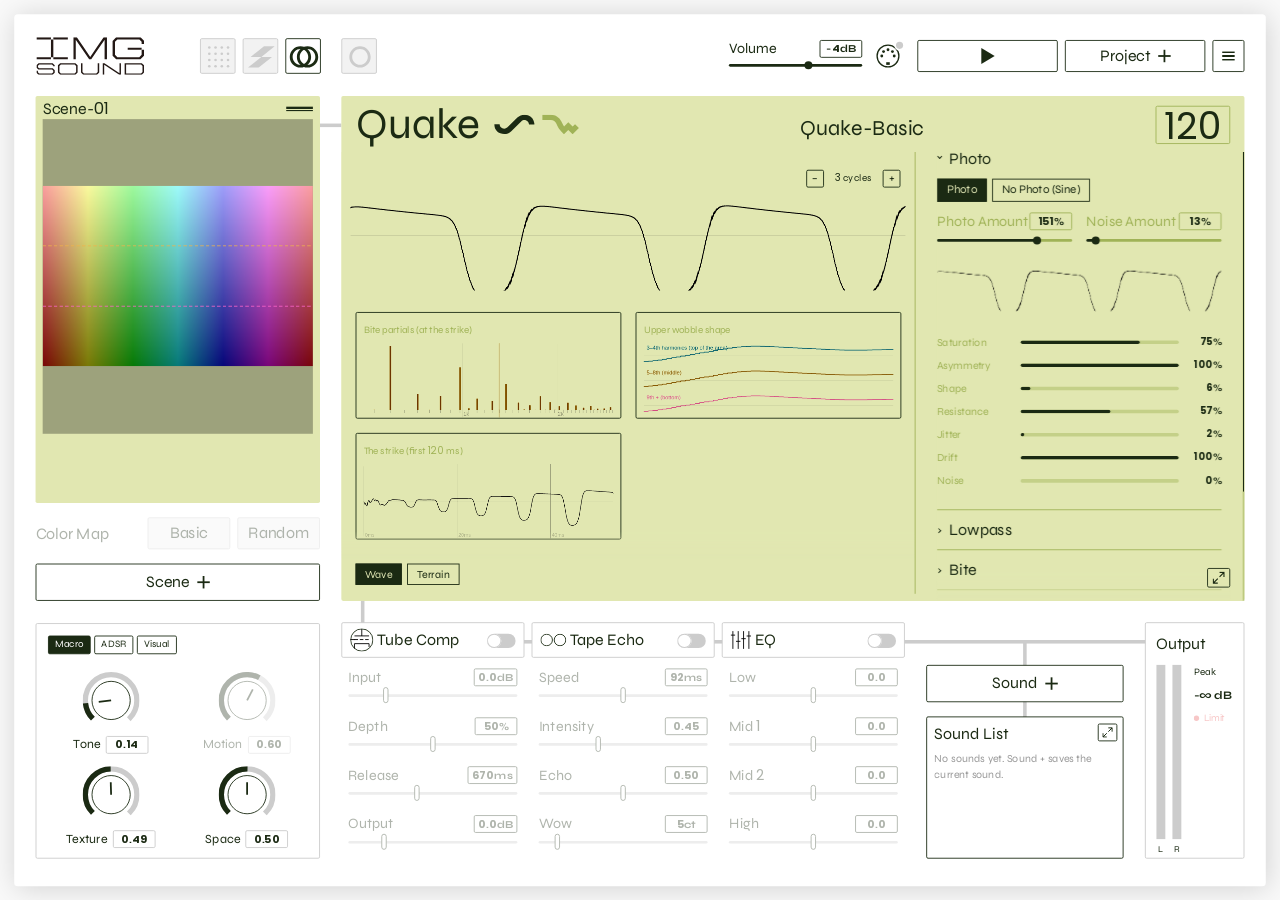
==== bass/index.html @ fcfc8a43 "IMG SOUND: first public version" ====
<!doctype html>
<html lang="ja">
<head>
<meta charset="utf-8">
<meta name="viewport" content="width=device-width, initial-scale=1">
<title>Quake(ベース)— 写真シンセ</title>
<link rel="stylesheet" href="../css/style.css?v=9">
<link rel="stylesheet" href="../pixel/pixel.css?v=9">
<link rel="stylesheet" href="bass.css?v=7">
<link rel="stylesheet" href="../css/app.css?v=57">
</head>
<body data-ui-mode="Quake" data-ui-page="bass">
<header class="hd">
  <h1 class="hd__title">Quake <span>ベース:写真の範囲でサイン波に個性を付ける</span></h1>
  <button class="btn btn--accent js-start" type="button">音を出す</button>
  <label class="hd__vol">音量 <input type="range" class="js-volume" min="0" max="1" step="0.01" value="0.6"></label>
  <label class="hd__vol">テンポ <input type="range" class="js-bpm" min="60" max="200" step="1" value="120"><b class="js-bpm-v"></b></label>
  <button class="btn js-hold" type="button">鳴らしっぱなし(C2)</button>
  <button class="btn js-panic" type="button" title="止める(Esc)">■ 全部止める</button>
  <span class="hd__status js-status"></span>
  <a class="btn px__nav" href="../pixel/">AIR</a>
  <a class="btn" href="../lead/">Bolt</a>
  <div class="js-presets"></div>
</header>

<main class="px">
  <section class="px__left">
    <div class="bs__stage">
      <div class="stage__img js-drop">
        <canvas class="stage__cv js-img"></canvas>
        <canvas class="stage__cv stage__cv--ov js-ov"></canvas>
      </div>
    </div>
    <div class="stage__bar">
      <label class="btn">写真を追加<input type="file" accept="image/*,.heic,.heif" class="js-file" multiple hidden></label>
      <span class="stage__hint">写真の上をドラッグ=範囲を選ぶ(クリックで解除=写真全体)。写真の一覧は全モード共通</span>
    </div>
    <p class="note js-measure"></p>
    <div class="mx__box" data-only="wob">
      <div class="wave__head"><b>XYパッド</b><span>パッドを指(マウス)で押さえて動かすと、ワブルを手で操作できます。鍵盤やフレーズで音を鳴らしながら使います</span></div>
      <div class="loopbar">
        <div class="tabs loopbar__mode"><button class="tabs__btn" data-xy="0" type="button">使わない</button><button class="tabs__btn" data-xy="1" type="button">A 速さ×開き</button><button class="tabs__btn" data-xy="2" type="button">B 手でワウ</button><button class="tabs__btn" data-xy="3" type="button">C 写真をなぞる</button><button class="tabs__btn" data-xy="4" type="button">D 速さ×手の位置</button></div>
        <div class="tabs loopbar__mode js-xyflip" hidden><button class="tabs__btn" data-xyflip="0" type="button">縦: ふつう</button><button class="tabs__btn" data-xyflip="1" type="button">縦: 反転</button></div>
        <div class="tabs loopbar__mode"><button class="tabs__btn" data-xyhold="0" type="button">離すと戻る</button><button class="tabs__btn" data-xyhold="1" type="button">離してもそのまま</button></div>
      </div>
      <div class="xy__wrap"><canvas class="js-xy xy__pad" width="520" height="360"></canvas>
      <div class="xy__help"><p class="note js-xyinfo"></p><p class="note">A=横でLFOの速さ(1/4〜1/32を段で)、縦でどこまで開くか。押さえている間だけワブルが動き、離すと閉じます。<br>B=LFOなし。横がフィルターの開き、縦がクセ。指の動きがそのままワウになります。離すと閉じます。<br>C=写真(選んだ範囲)の上をなぞる。横=写真の道筋のその位置の開きとクセ、縦=その高さの段の波形。離すと、ふだんのワブルに戻ります。<br>D=AとBを合わせたもの。横でLFOの速さ(Aと同じ段)、縦でフィルターの位置を手で決め、LFOはその位置の周りで揺れます(上ほど開いて、クセも強く)。離すと閉じます。「縦: 反転」にすると、上ほど閉じてクセも弱く、下ほど開いてクセも強くなります(Dのときだけ)。<br>離してもそのまま=指を離した位置で保ちます(もう一度パッドを押すと続きから)。フレーズ再生中でも、パッドの指示が優先されます。</p></div></div>
    </div>
    <div class="mx__box" data-only="wob">
      <div class="wave__head"><b>定番のワブルのフレーズ</b><span>型を選んで「フレーズを鳴らす」=今の音(芯・アタック・ひりつき・ワブル)で、テンポに合わせてくり返し鳴らします。鳴らしている間は、鍵盤を押すと根音が変わります</span></div>
      <div class="loopbar">
        <button class="btn btn--accent js-seqplay" type="button">▶ フレーズを鳴らす</button>
        <span class="loopbar__lbl">根音</span><select class="js-seqroot"></select>
        <div class="tabs loopbar__mode"><button class="tabs__btn" data-seqshape="1" type="button">型のLFOの形を使う</button><button class="tabs__btn" data-seqshape="0" type="button">ワブルの欄の形のまま</button></div>
        <span class="loopbar__lbl">テンポは上の BPM(定番は140)</span>
      </div>
      <div class="phrs js-phrases"></div>
      <p class="note">各マス=16分音符。C=根音/c=1オクターブ上/G=5度/E♭=短3度、色の帯=伸ばす、暗いマス=休み。下の数字=その拍のワブルのLFOの速さ。どの型も、打ち直すたびにLFOが頭から始まります(「毎回最初から」のとき)。</p>
    </div>
    <div class="mx__box">
      <div class="wave__head"><b>波形</b><span>今の音(<b class="js-note">C2</b>)を3周期。白=写真で個性を付けたサイン/灰=元のサイン</span></div>
      <canvas class="mx__cv js-scope" width="1200" height="220"></canvas>
    </div>
    <div class="mx__box" data-only="wob">
      <div class="wave__head"><b>ワブルの層</b><span>左=音のもと(範囲を縦に平均した明るさ、2周期)/右=LFOの道筋(点線2本を左→右に読んだ1周期、塗りの高さ=フィルターの開き、点線=レゾナンス、白い線=今の位置)</span></div>
      <div class="bs__wrow"><canvas class="mx__cv js-wsrc" width="300" height="170"></canvas>
      <canvas class="mx__cv js-wpath" width="900" height="170"></canvas></div>
    </div>
    <div class="mx__box" data-only="bass">
      <div class="wave__head"><b>ひりつきの層の成分(弾いた瞬間)</b><span>棒=金属弦の倍音(400Hzより上)の位置と強さ/白い目盛=伸びる前の位置/オレンジの帯=キンの高さ</span></div>
      <canvas class="mx__cv js-gritcv" width="1200" height="150"></canvas>
    </div>
    <div class="mx__box" data-only="bass">
      <div class="wave__head"><b>上の倍音の揺れの形</b><span>選んだ範囲の上・真ん中・下の明るさを左→右に読んだもの。この形で各帯域の強さがゆっくり揺れます</span></div>
      <canvas class="mx__cv js-shimcv" width="1200" height="150"></canvas>
    </div>
    <div class="mx__box">
      <div class="wave__head"><b>押した瞬間</b><span>最初の120ms(音程のひと押し+クリック+立ち上がり)</span></div>
      <canvas class="mx__cv js-attack" width="1200" height="160"></canvas>
    </div>
    <div class="mx__box">
      <div class="wave__head"><b>成分(実際に鳴っている音)+EQ</b><span>白=今の音/縦線=1〜8倍音/オレンジの太線=EQの曲線、1〜4の丸をドラッグで調整(ホイール=幅、ダブルクリック=0)</span></div>
      <canvas class="mx__cv js-spec" width="1200" height="300"></canvas>
    </div>
    <p class="note">PCキー A W S E D F T G Y H U J K O L P ; で鍵盤 / Z・X でオクターブ(今 <b class="js-koct">C2</b>)。「鳴らしっぱなし」にして範囲を動かすと、写真で音がどう変わるかを聴けます。</p>
    <div class="px__list">
      <div class="wave__head"><b>写真の一覧</b><span>クリックで切り替え</span></div>
      <div class="pcards js-cards"></div>
    </div>
    <div class="px__list">
      <div class="wave__head"><b>シーン</b><span>写真+範囲を保存。AIR のシーンと共通。押すと呼び出し</span><button class="btn js-addscene" type="button">＋ 今の写真と範囲をシーンに追加</button></div>
      <div class="pcards js-scenes"></div>
      <p class="note js-scene-msg"></p>
    </div>
  </section>

  <aside class="panel">
    <div class="grp grp--top">
      <h2 class="grp__ttl">写真から読んだ個性</h2>
      <div class="tabs px__tabs"><button class="tabs__btn" data-ab="1" type="button">写真あり</button><button class="tabs__btn" data-ab="0" type="button">写真なし(元のサイン)</button></div>
      <p class="note">聴き比べ:B キーでも切り替えられます(鳴らしたまま押すと、その場で入れ替わります)。音量は同じにそろえてあります。</p>
      <div class="row"><span>写真の効き</span><input type="range" class="js-amount" min="0" max="2" step="0.01" value="1"><b class="js-amount-v"></b></div>
      <div class="mini"><canvas class="js-m-core" width="380" height="70"></canvas><span>写真で個性を付けたサイン(白)</span></div>
      <div class="bs__chars js-chars"></div>
      <div class="row"><span>ノイズの効き</span><input type="range" class="js-noiseamt" min="0" max="3" step="0.01" value="1"><b class="js-noiseamt-v"></b></div>
      <p class="note">ノイズだけは「写真の効き」と別に、範囲のザラつきからの効き方を決められます(0%=なし、100%=写真どおり、300%まで)。</p>
      <p class="note">選んだ範囲を数えて、サイン波の個性を決めます(右の数字=写真から決まった値)。写真の効き0%=純粋なサイン波、100%=写真どおり、200%=強調。</p>
    </div>
    <div class="grp">
      <h2 class="grp__ttl">音の作り</h2>
      <div class="tabs px__tabs"><button class="tabs__btn" data-mode="0" type="button">ベース</button><button class="tabs__btn" data-mode="1" type="button">ワブル</button></div>
      <p class="note">ベース=芯+ひりつき+上の倍音の揺れ(ロックベース寄り)。ワブル=一番下のきれいなサイン(サブ)だけを固定して、写真の個性で足された倍音とワブルの音のもとを、まとめて1つのフィルターで動かす(1本のベースがうねる)。どちらも上の「写真から読んだ個性」が土台です。切り替えても、もう一方の設定は変わりません。</p>
    </div>
    <div class="grp" data-only="bass">
      <h2 class="grp__ttl">ローパス</h2>
      <div class="tabs px__tabs"><button class="tabs__btn" data-blp="0" type="button">ローパス オフ</button><button class="tabs__btn" data-blp="1" type="button">ローパス オン</button></div>
      <div class="row"><span>カットオフ</span><input type="range" class="js-bf" min="60" max="8000" step="10" value="1200"><b class="js-bf-v"></b></div>
      <div class="row"><span>レゾナンス</span><input type="range" class="js-bq" min="0" max="1" step="0.01" value="0.3"><b class="js-bq-v"></b></div>
      <p class="note">ベースの音全体(芯・ひりつき・クリック)を、1つのローパスに通します。カットオフより上の倍音を削り、レゾナンスでその所にクセを付けます(動かさない固定のフィルター)。</p>
    </div>
    <div class="grp" data-only="bass">
      <h2 class="grp__ttl">ひりつき(ロックベースのキン)</h2>
      <div class="mini"><canvas class="js-m-grit" width="380" height="70"></canvas><span>範囲の真ん中の明るさ→金属弦の倍音</span></div>
      <div class="row"><span>ひりつきの量</span><input type="range" class="js-gamt" min="0" max="1.5" step="0.01" value="0.5"><b class="js-gamt-v"></b></div>
      <div class="row"><span>歪み</span><input type="range" class="js-gdrive" min="0" max="1" step="0.01" value="0.5"><b class="js-gdrive-v"></b></div>
      <div class="row"><span>キンの高さ</span><input type="range" class="js-gtone" min="400" max="4000" step="10" value="1500"><b class="js-gtone-v"></b></div>
      <div class="row"><span>保つ時間</span><select class="js-ghold"></select><b class="js-ghold-v"></b></div>
      <div class="row"><span>落ちる速さ</span><input type="range" class="js-gdrop" min="0.005" max="1" step="0.005" value="0.04"><b class="js-gdrop-v"></b></div>
      <div class="row"><span>保つ間の減り</span><input type="range" class="js-glen" min="0.05" max="3" step="0.01" value="1"><b class="js-glen-v"></b></div>
      <div class="row"><span>伸び</span><input type="range" class="js-gstr" min="0" max="2" step="0.01" value="1"><b class="js-gstr-v"></b></div>
      <p class="note js-gritinfo"></p>
      <p class="note">範囲の真ん中の明るさを1周期として読んだ倍音で、400Hzより上だけの金属弦を鳴らし、この層だけを歪ませます(芯は変わりません)。弾いた瞬間が一番明るく、「保つ時間」の間は鳴り続け(「保つ間の減り」が長いほど平らに保つ)、その後「落ちる速さ」でスッと消えます(高い倍音ほど先に落ちる)。保つ時間は小節で選ぶので、落ちるタイミングがテンポにそろいます。伸び=高い倍音ほど上にずれる(金属弦の「キン」、写真の輪郭がくっきりなほど強い)。キンの高さ=低め=ゴリッ/高め=チャリッ。0%で今までの音。上の倍音の揺れと一緒に揺れます。</p>
    </div>
    <div class="grp" data-only="bass">
      <h2 class="grp__ttl">上の倍音の揺れ</h2>
      <div class="mini"><canvas class="js-m-shim" width="380" height="70"></canvas><span>範囲の上・真ん中・下の明るさ→揺れの形</span></div>
      <div class="row"><span>揺れの量</span><input type="range" class="js-shimamt" min="0" max="2" step="0.01" value="1"><b class="js-shimamt-v"></b></div>
      <div class="row"><span>揺れの速さ</span><select class="js-shimbars"></select><b class="js-shimbars-v"></b></div>
      <p class="note js-shiminfo"></p>
      <p class="note">1〜2倍音(芯)は動かさず、3〜4倍音・5〜8倍音・9倍音から上の3つに分けて、それぞれの強さを範囲から作った形でゆっくり揺らします。範囲の明暗の変化が大きいほど深く揺れます。揺れの速さ=形を1巡する長さを小節で(テンポは上の BPM)。3つとも同じ速さで、「毎回最初から」のときは打ち直すたびに揺れも頭から始まります(音符に揃う)。</p>
    </div>
    <div class="grp" data-only="wob">
      <h2 class="grp__ttl">ワブル</h2>
      <div class="mini"><canvas class="js-m-wsrc" width="380" height="70"></canvas><span>音のもと:範囲を縦に平均した明るさ=1周期</span></div>
      <div class="mini"><canvas class="js-m-wpath" width="380" height="70"></canvas><span>LFOの道筋:点線2本の明るさ(LFOの形が「写真の道筋」のとき)</span></div>
      <div class="tabs px__tabs"><button class="tabs__btn" data-wsrc="photo" type="button">音のもと: 写真</button><button class="tabs__btn" data-wsrc="saw" type="button">ノコギリ</button><button class="tabs__btn" data-wsrc="reese" type="button">リース</button></div>
      <div class="row"><span>ワブルの量</span><input type="range" class="js-wamt" min="0" max="2" step="0.01" value="1.2"><b class="js-wamt-v"></b></div>
      <div class="row"><span>LFOの速さ</span><select class="js-wbars"></select><b class="js-wbars-v"></b></div>
      <div class="row"><span>LFOの形</span><select class="js-wshape"><option value="sine" selected>サイン</option><option value="photo">写真の道筋</option><option value="tri">三角</option><option value="saw">ノコギリ(下がる)</option><option value="square">矩形</option></select><b></b></div>
      <div class="row"><span>閉じた所</span><input type="range" class="js-wmin" min="40" max="1000" step="5" value="70"><b class="js-wmin-v"></b></div>
      <div class="row"><span>開いた所</span><input type="range" class="js-wmax" min="300" max="8000" step="10" value="3000"><b class="js-wmax-v"></b></div>
      <div class="row"><span>クセ</span><input type="range" class="js-wres" min="0" max="1" step="0.01" value="0.8"><b class="js-wres-v"></b></div>
      <div class="row"><span>写真の動き</span><input type="range" class="js-wphoto" min="0" max="1" step="0.01" value="0.5"><b class="js-wphoto-v"></b></div>
      <div class="row"><span>サブの量</span><input type="range" class="js-sublv" min="0" max="1.5" step="0.01" value="0.8"><b class="js-sublv-v"></b></div>
      <p class="note">LFOがフィルターを「閉じた所」と「開いた所」の間で往復させます(初期のワブルの仕組み)。クセ=レゾナンス。写真の動き=波形の走り・細かい揺れ・小節ごとの変化をまとめて増減。サブ=一番下のきれいなサイン波(動かない土台)。音のもと: 写真=範囲を縦に平均した明るさ/ノコギリ=定番/リース=ずらしを広げた3本のうなり。</p>
      <details class="more"><summary>詳しく</summary>
        <div class="row"><span>芯の倍音も動かす</span><input type="range" class="js-wcore" min="0" max="1.5" step="0.01" value="1"><b class="js-wcore-v"></b></div>
        <div class="row"><span>ずらし</span><input type="range" class="js-wdet" min="0" max="40" step="1" value="8"><b class="js-wdet-v"></b></div>
        <div class="row"><span>歪み</span><input type="range" class="js-wdrive" min="0" max="1" step="0.01" value="0.5"><b class="js-wdrive-v"></b></div>
        <div class="row"><span>なめらかさ</span><input type="range" class="js-wsmooth" min="0.001" max="0.1" step="0.001" value="0.01"><b class="js-wsmooth-v"></b></div>
        <div class="row"><span>グライド</span><input type="range" class="js-wglide" min="0" max="0.4" step="0.005" value="0.06"><b class="js-wglide-v"></b></div>
        <div class="row"><span>波形の走り</span><input type="range" class="js-wscan" min="0" max="1" step="0.01" value="0.4"><b class="js-wscan-v"></b></div>
        <div class="row"><span>細かい揺れ</span><input type="range" class="js-wjit" min="0" max="1" step="0.01" value="0.15"><b class="js-wjit-v"></b></div>
        <div class="row"><span>小節ごとの変化</span><input type="range" class="js-wdrift" min="0" max="1" step="0.01" value="0.2"><b class="js-wdrift-v"></b></div>
        <p class="note">芯の倍音も動かす=写真の個性で足された倍音を、ワブルのフィルターに通す量(0で今まで通り芯は動かない)。ずらし=音のもと3本の音程のずれ。波形の走り=範囲を上から16段に分けた波形を、フィルターの開きと一緒にたどる。細かい揺れ=開きにジリジリした揺れ(ザラザラした範囲ほど強い)、小節ごとの変化=開きの中心がゆっくりさまよう(パーリン)。「毎回最初から」のときは打ち直すたびにLFOも頭から。グライド=次の音へ音程が滑る。</p>
      </details>
    </div>
    <div class="grp">
      <h2 class="grp__ttl">アタック(押した瞬間のパンチ)</h2>
      <div class="mini"><canvas class="js-m-attack" width="380" height="70"></canvas><span>押した瞬間の120ms(クリックの硬さ=輪郭)</span></div>
      <div class="row"><span>音程のひと押し</span><input type="range" class="js-pamt" min="0" max="24" step="0.5" value="7"><b class="js-pamt-v"></b></div>
      <div class="row"><span>ひと押しの長さ</span><input type="range" class="js-pdec" min="0.005" max="0.3" step="0.001" value="0.06"><b class="js-pdec-v"></b></div>
      <div class="row"><span>クリックの量</span><input type="range" class="js-clickamt" min="0" max="1" step="0.01" value="0.4"><b class="js-clickamt-v"></b></div>
      <div class="tabs px__tabs"><button class="tabs__btn" data-ksync="1" type="button">毎回最初から(安定)</button><button class="tabs__btn" data-ksync="0" type="button">走りっぱなし(生っぽい)</button></div>
      <p class="note js-clickinfo"></p>
      <p class="note">音程のひと押し=押した瞬間だけ音程を高く始めて、すぐ元に落とす(キックドラムと同じ仕組みの「ドッ」)。クリック=指やピックが当たる「コッ」。硬さは写真の輪郭から(くっきり=短く明るい、ぼんやり=長く鈍い)。どちらも打ち直したときだけ(レガートで滑ったときは出ません)。毎回最初から=波を毎回同じ位置から始め、クリックも毎回同じ(パンチがそろう。前の音が鳴っていたら2msでつなぐ)/走りっぱなし=押すたびに始まり方とクリックが変わる。</p>
    </div>
    <div class="grp">
      <h2 class="grp__ttl">EQ(4バンド)</h2>
      <div class="tabs px__tabs"><button class="tabs__btn" data-eqon="1" type="button">EQ オン</button><button class="tabs__btn" data-eqon="0" type="button">EQ オフ(聴き比べ)</button></div>
      <div class="eq js-eq"></div>
      <div class="loopbar"><button class="btn js-eqreset" type="button">最初の状態に戻す</button></div>
      <p class="note">4つの帯域それぞれに、種類・帯域(どの高さ)・高さ(どれだけ上げ下げ、±15dB)・幅(どこまで影響するか。小さい=広くなだらか、大きい=狭くとがる)。シェルフは、その高さより下(上)をまとめて上げ下げします(幅は固定)。左の「成分」の表示に、EQの曲線と1〜4の丸が重なっています。丸をドラッグ=帯域と高さ、丸の上でホイール=幅、ダブルクリック=高さ0。</p>
    </div>
    <div class="js-finish"></div>
    <div class="grp">
      <h2 class="grp__ttl">発音</h2>
      <div class="row"><span>A 立ち上がり</span><input type="range" class="js-a" min="0.001" max="1" step="0.001" value="0.005"><b class="js-a-v"></b></div>
      <div class="row"><span>D 落ちる速さ</span><input type="range" class="js-d" min="0.01" max="3" step="0.01" value="0.3"><b class="js-d-v"></b></div>
      <div class="row"><span>S 残る量</span><input type="range" class="js-s" min="0" max="1" step="0.01" value="0.85"><b class="js-s-v"></b></div>
      <div class="row"><span>R 離した後</span><input type="range" class="js-r" min="0.01" max="2" step="0.01" value="0.15"><b class="js-r-v"></b></div>
      <div class="tabs px__tabs"><button class="tabs__btn" data-legato="1" type="button">レガート(押したままは打ち直さない)</button><button class="tabs__btn" data-legato="0" type="button">毎回打ち直す</button></div>
    </div>
  </aside>
</main>
<script type="module" src="bass.js?v=61"></script>
<script type="module" src="../js/shell.js?v=58"></script>
</body>
</html>
---- css/style.css ----
* { box-sizing: border-box; }
body { margin: 0; background: #141414; color: #e6e6e6; font: 13px/1.5 -apple-system, "Hiragino Sans", sans-serif; }
button, input { font: inherit; }

.btn { display: inline-block; padding: 5px 12px; border: 1px solid #444; border-radius: 4px; background: #222; color: #e6e6e6; cursor: pointer; }
.btn:hover { background: #2c2c2c; }
.btn--accent { background: #e6e6e6; color: #141414; border-color: #e6e6e6; }
.btn--accent.is-on { background: #3a7d44; color: #fff; border-color: #3a7d44; }

.hd { display: flex; align-items: center; gap: 14px; padding: 10px 18px; border-bottom: 1px solid #2a2a2a; }
.hd__title { margin: 0 12px 0 0; font-size: 16px; letter-spacing: .04em; }
.hd__title span { font-size: 11px; color: #888; font-weight: normal; }
.hd__vol { display: flex; white-space: nowrap; align-items: center; gap: 6px; color: #aaa; }
.hd__status { color: #888; }

.main { display: grid; grid-template-columns: minmax(0, 1fr) 380px; gap: 18px; padding: 18px; }

.stage__img { position: relative; width: fit-content; max-width: 100%; margin: 0 auto; background: #0b0b0b; border: 1px dashed #333; line-height: 0; }
.stage__img.is-drag { border-color: #e6e6e6; }
.stage__cv { max-width: 100%; max-height: 60vh; width: auto; height: auto; display: block; }
.stage__cv--ov { position: absolute; inset: 0; width: 100%; height: 100%; max-height: none; touch-action: none; cursor: crosshair; }
.stage__bar { display: flex; align-items: center; flex-wrap: wrap; gap: 8px; margin-top: 10px; }
.stage__hint { color: #888; margin-left: 4px; }

.wave { margin-top: 14px; background: #0b0b0b; border: 1px solid #2a2a2a; }

.panel { display: flex; flex-direction: column; gap: 14px; }
.tabs { display: grid; grid-template-columns: repeat(3, 1fr); gap: 4px; }
.tabs__btn { padding: 8px 4px; border: 1px solid #444; background: #1c1c1c; color: #bbb; border-radius: 4px; cursor: pointer; }
.tabs__btn.is-on { background: #e6e6e6; color: #141414; border-color: #e6e6e6; }
.help { margin: 0; padding: 10px 12px; background: #1c1c1c; border-radius: 4px; color: #cfcfcf; }

.grp { border-top: 1px solid #2a2a2a; padding-top: 10px; }
.grp__ttl { margin: 0 0 8px; font-size: 12px; color: #999; font-weight: 600; letter-spacing: .05em; }
.grp__ttl small { font-weight: normal; color: #666; }
.row { display: grid; grid-template-columns: 80px 1fr 52px; align-items: center; gap: 8px; margin: 4px 0; }
.row b { font-weight: normal; color: #aaa; text-align: right; font-variant-numeric: tabular-nums; }
 .row--g span { color: #6bdc7a; } .row--b span { color: #6ba8ff; }
.chk { display: block; margin: 6px 0; color: #ccc; }
.note { margin: 4px 0 0; color: #777; font-size: 12px; }
input[type=range] { width: 100%; accent-color: #e6e6e6; }


[hidden] { display: none !important; }

/* v3 */
.grp--top { border-top: 0; padding-top: 0; }
.grp .tabs + .note, .grp .tabs + .help { margin-top: 8px; }
.macro { display: grid; grid-template-columns: 96px 1fr 60px; align-items: center; gap: 8px; margin: 6px 0; }
.macro b { font-weight: normal; color: #aaa; text-align: right; font-variant-numeric: tabular-nums; font-size: 12px; }
.trace { margin: 0 0 6px; color: #ccc; }
.slots { display: grid; grid-template-columns: repeat(3, 1fr); gap: 6px; }
.slot { position: relative; border: 1px solid #333; border-radius: 4px; overflow: hidden; cursor: pointer; background: #000; line-height: 0; }
.slot:hover { border-color: #e6e6e6; }
.slot canvas { width: 100%; height: auto; }
.panel { max-height: calc(100vh - 90px); overflow-y: auto; padding-right: 4px; }

/* v4: waveform view */
.wave__head { display: flex; gap: 10px; align-items: baseline; padding: 6px 10px 0; font-size: 12px; color: #888; }
.wave__head b { color: #f0b44c; font-weight: 600; }

/* ---- shared finishing rack (js/finish.js): comp meter, folds, EQ bands ---- */
.gr { display: grid; grid-template-columns: 100px 1fr 52px; align-items: center; gap: 8px; margin: 6px 0; font-size: 12px; color: #bbb; }
.gr b { font-weight: normal; color: #aaa; text-align: right; font-variant-numeric: tabular-nums; }
.more { margin: 6px 0; }
.more summary { cursor: pointer; color: #aaa; font-size: 12px; padding: 4px 0; }
.peq { border: 1px solid #2a2a2a; border-radius: 6px; padding: 6px 8px; }
.peq__hd { display: flex; align-items: center; gap: 8px; margin-bottom: 2px; }
.peq__hd i { font-style: normal; color: #000; font-weight: bold; font-size: 11px; width: 18px; height: 18px; border-radius: 50%; display: inline-flex; align-items: center; justify-content: center; }
.peq__hd select { flex: 1; }

/* ---- presets bar (js/presets.js) ---- */
.hd { flex-wrap: wrap; }
.pre { display: flex; align-items: center; gap: 6px; flex-basis: 100%; font-size: 12px; color: #aaa; }
.pre__ttl { color: #888; }
.pre__sel, .pre__name { background: #1c1c1c; color: #e6e6e6; border: 1px solid #444; border-radius: 4px; padding: 4px 6px; }
.pre__sel { min-width: 160px; }
.pre__name { width: 140px; }
.pre__msg { color: #9e6; }

/* ---- photo reading in the left column (js/note-order.js), shared by AIR and Bolt ---- */
.read { max-width: 760px; }
.read .row { grid-template-columns: 100px auto 1fr; }
.read select { background: #1c1c1c; color: #e6e6e6; border: 1px solid #333; border-radius: 3px; padding: 2px 6px; min-width: 70px; }
.read .help { margin-bottom: 6px; }
---- pixel/pixel.css ----
.px { display: grid; grid-template-columns: 1fr 380px; gap: 16px 20px; padding: 16px 20px; }
.px__nav { margin-left: auto; }
.hd a.btn { text-decoration: none; }
.px__left { min-width: 0; }
.px__wide { grid-column: 1 / -1; display: flex; flex-direction: column; gap: 10px; }
.px__cv { width: 100%; height: auto; display: block; background: #000; cursor: pointer; }
.px__stat { color: #aaa; font-size: 12px; margin: 8px 0 0; }
.px__peaks { font-size: 12px; font-variant-numeric: tabular-nums; max-height: 300px; overflow-y: auto; }
.px__peaks table { width: 100%; border-collapse: collapse; }
.px__peaks td, .px__peaks th { padding: 2px 6px; border-bottom: 1px solid #222; text-align: right; }
.px__peaks th { color: #888; font-weight: normal; }
.px__peaks td:first-child { text-align: left; }
.px__sw { display: inline-block; width: 10px; height: 10px; border-radius: 2px; margin-right: 6px; vertical-align: -1px; }
.panel select { background: #1c1c1c; color: #e6e6e6; border: 1px solid #333; border-radius: 3px; padding: 2px 4px; }
.panel .row { grid-template-columns: 100px 1fr 52px; }
@media (max-width: 1000px) { .px { grid-template-columns: 1fr; } }
.px__tabs { display: grid; grid-template-columns: 1fr 1fr; margin-bottom: 8px; }
.px__tabs--3 { grid-template-columns: repeat(3, 1fr); }
.js-hit { margin-top: 6px; width: 100%; }
.pcards { display: flex; gap: 10px; overflow-x: auto; padding: 8px 2px 10px; min-height: 60px; }
.pcard { flex: 0 0 200px; background: #161616; border: 1px solid #2a2a2a; border-radius: 4px; cursor: pointer; overflow: hidden; }
.pcard:hover { border-color: #666; }
.pcard.is-on { border-color: #f0b44c; box-shadow: 0 0 0 1px #f0b44c; }
.pcard__cv { display: block; width: 200px; height: 134px; }
.pcard__top { display: flex; align-items: center; gap: 4px; padding: 4px 6px; font-size: 12px; color: #ccc; }
.pcard__top span { flex: 1; overflow: hidden; text-overflow: ellipsis; white-space: nowrap; }
.pcard__btn { border: 1px solid #444; background: #1c1c1c; color: #ddd; border-radius: 3px; width: 24px; height: 22px; padding: 0; cursor: pointer; }
.pcard__btn:hover { background: #e6e6e6; color: #111; }
.pcard__chips { display: flex; flex-wrap: wrap; gap: 2px 6px; padding: 0 6px 6px; font-size: 10px; color: #888; min-height: 14px; }
.pcard__chips i { display: inline-block; width: 8px; height: 8px; border-radius: 2px; margin-right: -3px; align-self: center; }
.px__list { margin-top: 12px; border-top: 1px solid #2a2a2a; }
.px__list .wave__head { padding-left: 0; }
.px__tabs--4 { grid-template-columns: repeat(4, 1fr); }
.px__tabs--4 .tabs__btn { font-size: 11px; padding: 7px 2px; }
.gr { display: grid; grid-template-columns: 100px 1fr 52px; align-items: center; gap: 8px; margin: 6px 0; font-size: 12px; color: #bbb; }
.gr b { font-weight: normal; color: #aaa; text-align: right; font-variant-numeric: tabular-nums; }
.loopbar { display: flex; flex-wrap: wrap; align-items: center; gap: 8px; margin: 6px 0; }
.loopbar__lbl { color: #888; font-size: 12px; }
.loopbar__tabs { display: inline-grid; grid-template-columns: repeat(3, 56px); gap: 4px; }
.loopbar__tabs .tabs__btn { padding: 6px 2px; font-size: 12px; }
.loopbar__vol { display: flex; align-items: center; gap: 6px; color: #aaa; font-size: 12px; }
.loopbar__vol b { font-weight: normal; min-width: 36px; }
.loopnow { display: flex; align-items: center; gap: 12px; color: #ccc; font-size: 12px; }
.loopnow canvas { background: #000; border: 1px solid #2a2a2a; }
.scard { flex-basis: 160px; }
.scard__cv { width: 160px; height: 107px; }
.scard.is-now { border-color: #6bdcff; box-shadow: 0 0 0 1px #6bdcff; }

/* color -> note order (js/note-order.js, used by the ambient and lead pages) */
.perm { display: flex; gap: 6px; flex-wrap: wrap; }
.btn--s { padding: 4px 8px; font-size: 11px; }
.perm__list { display: grid; grid-template-columns: repeat(12, 1fr); gap: 2px; margin: 4px 0 2px; }
.perm__chip { color: #fff; font-size: 10px; text-align: center; padding: 3px 0; border-radius: 2px; text-shadow: 0 0 2px #000; }
.perm__saved { display: flex; flex-direction: column; gap: 3px; margin: 4px 0; }
.perm__item { display: grid; grid-template-columns: 56px 1fr 22px; gap: 6px; align-items: center; padding: 2px 4px; border-radius: 3px; }
.perm__item.is-on { background: rgba(255,255,255,.1); }
.perm__name, .perm__del { background: none; border: 1px solid #444; color: #ddd; font-size: 11px; padding: 2px 4px; border-radius: 3px; cursor: pointer; }
.perm__del { border: none; color: #888; }
.perm__del:hover { color: #f66; }
.perm__mini { display: grid; grid-template-columns: repeat(12, 1fr); gap: 1px; }
.perm__chip--s { font-size: 8px; padding: 1px 0; }

/* wandering loop */
.loopbar__mode { display: inline-flex; gap: 4px; }
.loopbar__mode .tabs__btn { padding: 6px 10px; font-size: 12px; }
.wander { border: 1px solid #2a2a2a; border-radius: 6px; padding: 6px 10px; margin: 6px 0; }
.wander__grid { display: grid; grid-template-columns: 1fr 1fr; gap: 0 18px; }
.wander__grid .row { grid-template-columns: 90px 1fr 56px; }
---- bass/bass.css ----
.bs__stage { display: flex; justify-content: center; }
.mx__box { background: #111; border: 1px solid #2a2a2a; border-radius: 6px; padding: 8px 10px; margin-bottom: 12px; }
.mx__cv { width: 100%; height: auto; display: block; background: #000; border-radius: 4px; }
.bs__chars { display: flex; flex-direction: column; gap: 6px; margin: 8px 0; }
.bs__char { display: grid; grid-template-columns: 64px 1fr 40px; gap: 8px; align-items: center; font-size: 12px; }
.bs__char b { color: #eee; font-weight: normal; }
.bs__bar { position: relative; height: 8px; background: #222; border-radius: 4px; overflow: hidden; }
.bs__bar i { position: absolute; left: 0; top: 0; bottom: 0; background: #f0b44c; }
.bs__src { grid-column: 1 / -1; color: #888; font-size: 11px; margin-top: -3px; }
.btn.is-on { background: #e8e8e8; color: #111; }

/* 4-band parametric EQ */
.eq { display: flex; flex-direction: column; gap: 8px; margin: 6px 0; }
.peq { border: 1px solid #2a2a2a; border-radius: 6px; padding: 6px 8px; }
.peq__hd { display: flex; align-items: center; gap: 8px; margin-bottom: 2px; }
.peq__hd i { font-style: normal; color: #000; font-weight: bold; font-size: 11px; width: 18px; height: 18px; border-radius: 50%; display: inline-flex; align-items: center; justify-content: center; }
.peq__hd select { flex: 1; }
.js-spec { touch-action: none; }

/* small windows in the panel: the photo-made waveform of each item */
.mini { display: flex; flex-direction: column; gap: 2px; margin: 4px 0 6px; }
.mini canvas { width: 100%; height: auto; background: #000; border-radius: 4px; border: 1px solid #222; }
.mini span { font-size: 11px; color: #888; }
.bs__wrow { display: grid; grid-template-columns: 1fr 3fr; gap: 8px; }

/* classic wobble phrases */
.phrs { display: grid; grid-template-columns: repeat(auto-fill, minmax(300px, 1fr)); gap: 8px; margin-top: 8px; }
.phr { border: 1px solid #2a2a2a; border-radius: 6px; padding: 6px 8px; cursor: pointer; background: #0d0d0d; }
.phr.is-on { border-color: #f0b44c; background: #1a1610; }
.phr__hd { display: flex; flex-direction: column; margin-bottom: 4px; }
.phr__hd b { font-size: 12px; color: #eee; } .phr__hd span { font-size: 11px; color: #888; }
.phr__bar { display: grid; grid-template-columns: repeat(16, 1fr); gap: 1px; margin-top: 3px; }
.phr__c { font-style: normal; font-size: 9px; text-align: center; height: 16px; line-height: 16px; border-radius: 2px; color: #000; }
.phr__c.is-on { background: #f0b44c; font-weight: bold; } .phr__c.is-tie { background: rgba(240,180,76,.35); } .phr__c.is-rest { background: #222; }
.phr__c:nth-child(4n+1) { margin-left: 2px; }
.phr__c.is-now { outline: 2px solid #fff; outline-offset: -1px; }
.phr__rates { display: grid; grid-template-columns: repeat(4, 1fr); font-size: 10px; color: #9cf; text-align: center; margin-top: 2px; }

/* "details" folds in the panel */
.more { margin: 6px 0; }
.more summary { cursor: pointer; color: #aaa; font-size: 12px; padding: 4px 0; }
[data-only][hidden] { display: none !important; }

/* XY pad */
.xy__wrap { display: grid; grid-template-columns: 520px 1fr; gap: 12px; align-items: start; margin-top: 6px; }
.xy__pad { width: 100%; height: auto; border: 1px solid #333; border-radius: 8px; touch-action: none; cursor: crosshair; background: #050505; }
---- css/app.css ----
/* IMG SOUND screen frame (js/shell.js). Coordinates = Figma 1440 x 1024 (AIR 58:5038).
   The page's old controls are moved in; rules here are scoped under .ui so the old layout (menu > 詳しい表示) keeps its look. */
@font-face { font-family: 'UIDigits'; src: local('Poppins Regular'), local('Poppins-Regular'), url('../fonts/Poppins-Regular-latin.woff2') format('woff2'); font-weight: 400; unicode-range: U+0030-0039; }
@font-face { font-family: 'UIDigits'; src: local('Poppins Bold'), local('Poppins-Bold'), url('../fonts/Poppins-Bold-latin.woff2') format('woff2'); font-weight: 700; unicode-range: U+0030-0039; }
@font-face { font-family: 'Syne'; src: local('Syne Regular'), local('Syne-Regular'), url('../fonts/Syne-Regular.ttf') format('truetype'); font-weight: 400; }
@font-face { font-family: 'Syne'; src: local('Syne Bold'), local('Syne-Bold'), url('../fonts/Syne-Bold.ttf') format('truetype'); font-weight: 700; }

:root { --dark: #1b2a13; --mid: #a0b357; --green: #e1e7b1; --green2: #e0e6b4; --gray: #cccccc; --orange: #ff9d00; }

body.ui-on { background: #e5e5e5; color: var(--dark); margin: 0; overflow-x: hidden; }
body.ui-on > header.hd, body.ui-on > main.px { display: none; }
body.ui-on.ui-show-old > main.px { display: grid; position: fixed; inset: 0; z-index: 100; overflow: auto; background: #141414; color: #e6e6e6; }
.ui-oldclose { display: none; }
body.ui-show-old .ui-oldclose { display: block; position: sticky; top: 0; z-index: 2; grid-column: 1 / -1; justify-self: end; padding: 6px 12px; background: #e6e6e6; color: #141414; border: 0; border-radius: 4px; cursor: pointer; }

.ui { position: relative; font-family: 'UIDigits', 'Syne', sans-serif; color: var(--dark); }
.ui *, .ui *::before, .ui *::after { box-sizing: border-box; }
.ui button { font-family: inherit; }
.ui-stage { --d: 0px; position: relative; width: 1440px; height: calc(1024px - var(--d)); background: #f9f9f9; transform-origin: 0 0; }
.ui-card { position: absolute; left: 16px; top: 16px; width: 1408px; height: calc(992px - var(--d)); background: #fff; border-radius: 4px; box-shadow: 2px 2px 32px rgba(0,0,0,.16); }
.ui-abs { position: absolute; }
.ui-line { background: var(--gray); }
.ui .is-dis { opacity: .35; pointer-events: none; }

/* buttons */
.ui-btn { display: flex; align-items: center; justify-content: center; gap: 8px; background: #fff; border: 1px solid var(--dark); border-radius: 2px; color: var(--dark); cursor: pointer; font-size: 18px; padding: 0; }
.ui-btn:hover { background: #f4f6e6; }
.ui-plus { position: relative; width: 14px; height: 14px; }
.ui-plus::before, .ui-plus::after { content: ''; position: absolute; background: var(--dark); }
.ui-plus::before { left: 0; top: 6px; width: 14px; height: 2px; }
.ui-plus::after { left: 6px; top: 0; width: 2px; height: 14px; }

/* header */
.ui-logo { left: 41px; top: 42px; }
.ui-logo img { display: block; width: 121px; height: 42px; }
.ui-modes { left: 225px; top: 43px; display: flex; gap: 8px; }
.ui-mode { width: 40px; height: 40px; display: grid; place-items: center; border: 1px solid var(--gray); background: #f2f2f2; color: #c4c4c4; border-radius: 2px; text-decoration: none; }
.ui-mode.on { border-color: var(--dark); background: #fff; color: var(--dark); }
.ui-mode:hover { color: var(--dark); }
.ui-mode--dub { margin-left: 15px; }
.ui-vol { left: 820px; top: 45px; width: 150px; }
.ui-vol__head { display: flex; justify-content: space-between; align-items: center; height: 20px; font-size: 16px; }
.ui-val { flex: none; min-width: 48px; height: 20px; border: 1px solid var(--mid); border-radius: 2px; display: inline-flex; align-items: center; justify-content: center; padding: 0 4px; font-weight: 700; font-size: 12px; line-height: 1; white-space: nowrap; }
.ui-vol .ui-val { border-color: var(--dark); }
.ui-midi { left: 984px; top: 48px; width: 30px; height: 30px; padding: 0; border: 0; background: none; cursor: pointer; }
.ui-midi svg { display: block; }
.ui-midi__dot { position: absolute; right: -3px; top: -2px; width: 8px; height: 8px; border-radius: 50%; background: var(--gray); box-shadow: 0 0 0 2px #fff; }
.ui-midi.is-on .ui-midi__dot { background: #6fbf3a; }
.ui-midi.is-note .ui-midi__dot { animation: uiblink .25s ease-out; }
@keyframes uiblink { 0% { background: #c8ff8a; transform: scale(1.5); } 100% { transform: scale(1); } }
.ui-transport { left: 1032px; top: 45px; width: 158px; height: 36px; }
.ui-play { width: 0; height: 0; border-left: 15px solid var(--dark); border-top: 9px solid transparent; border-bottom: 9px solid transparent; }
.ui-transport.is-on .ui-play { width: 16px; height: 16px; border: 0; background: var(--dark); }
.ui-project { left: 1198px; top: 45px; width: 158px; height: 36px; }
.ui-menu { left: 1364px; top: 45px; width: 36px; height: 36px; }
.ui-menuic { width: 14px; height: 10px; background: linear-gradient(var(--dark) 0 2px, transparent 2px 4px, var(--dark) 4px 6px, transparent 6px 8px, var(--dark) 8px 10px); }
.ui-menubox { right: 40px; top: 88px; z-index: 30; width: 360px; max-height: 760px; overflow-y: auto; background: #fff; border: 1px solid var(--dark); border-radius: 2px; padding: 8px; display: flex; flex-direction: column; gap: 2px; font-size: 14px; }
.ui-menubox[hidden] { display: none; }
.ui-menubox > button, .ui-menubox > a { text-align: left; padding: 8px 10px; border: 0; background: none; color: var(--dark); cursor: pointer; text-decoration: none; font-size: 14px; }
.ui-menubox > button:hover, .ui-menubox > a:hover { background: #f4f6e6; }
.ui-menubox__sep { height: 1px; background: var(--gray); margin: 6px 0; }
.ui-menubox__st { padding: 4px 10px; color: #777; font-size: 12px; }
.ui-menubox__cm { padding: 4px 10px; font-size: 12px; }
.ui-menubox__cm .row { display: grid; grid-template-columns: 90px 1fr; gap: 6px; align-items: center; margin: 4px 0; }
.ui-menubox__cm .note { color: #777; font-size: 11px; }
.ui-menubox__cm select, .ui-menubox__cm input[type=text] { border: 1px solid var(--mid); background: #fff; padding: 2px 4px; }
.ui-menubox__cm .btn { border: 1px solid var(--dark); background: #fff; color: var(--dark); border-radius: 2px; padding: 3px 8px; font-size: 11px; cursor: pointer; }
.ui-menubox__cm .pre { display: flex; flex-wrap: wrap; gap: 4px; margin-top: 8px; }

/* Scene */
.ui-scene { left: 40px; top: 108px; width: 320px; height: calc(469px - var(--d)); background: var(--green); border-radius: 2px; overflow: hidden; padding: 8px; }
.ui-scene__head { display: flex; justify-content: space-between; align-items: center; height: 12px; font-size: 18px; }
.ui-scene__bar { width: 30px; height: 5px; background: linear-gradient(var(--dark) 0 1px, transparent 1px 2px, var(--dark) 2px 3px, transparent 3px 4px, var(--dark) 4px 5px); }
.ui-scene__photo { position: relative; width: 304px; height: calc(365px - var(--d)); margin-top: 6px; background: rgba(0,0,0,.3); display: grid; place-items: center; overflow: hidden; }
.ui .ui-scene__photo .stage__img { position: relative; border: 0; background: none; margin: 0; width: fit-content; max-width: 100%; line-height: 0; }
.ui .ui-scene__photo .stage__cv { max-width: 304px; max-height: calc(365px - var(--d)); width: auto; height: auto; display: block; }
.ui .ui-scene__photo .stage__cv--ov { position: absolute; inset: 0; width: 100%; height: 100%; max-height: none; max-width: none; }
.ui-scene__thumbs { width: 304px; height: 64px; margin-top: 6px; overflow: hidden; }
.ui .ui-scene__thumbs .pcards { display: flex; gap: 6px; padding: 0; min-height: 0; overflow-x: auto; scrollbar-width: none; }
.ui .ui-scene__thumbs .pcards::-webkit-scrollbar { display: none; }
.ui .ui-scene__thumbs .pcard { flex: 0 0 64px; width: 64px; height: 64px; border: 1px solid transparent; border-radius: 2px; background: #c9cf9c; overflow: hidden; position: relative; }
.ui .ui-scene__thumbs .pcard.is-on { border-color: var(--dark); box-shadow: none; }
.ui .ui-scene__thumbs .pcard__top, .ui .ui-scene__thumbs .pcard__chips { display: none; }
.ui .ui-scene__thumbs .pcard canvas { width: 64px !important; height: 64px !important; object-fit: cover; display: block; }
.ui-cmap { left: 40px; top: calc(593px - var(--d)); width: 320px; height: 36px; display: flex; align-items: center; gap: 8px; font-size: 18px; }
.ui-cmap__lbl { margin-right: auto; cursor: help; }
.ui-cmap .ui-btn { width: 93px; height: 36px; background: #f2f2f2; border-color: var(--gray); }
.ui-cmap .ui-btn.on { background: #fff; border-color: var(--dark); }
.ui-sceneadd { left: 40px; top: calc(645px - var(--d)); width: 320px; height: 42px; }

/* main panel */
.ui-panel { left: 384px; top: 108px; width: 1016px; height: calc(579px - var(--d)); background: var(--green); border-radius: 2px; }
.ui-phead { left: 400px; top: 119px; display: flex; align-items: center; gap: 16px; height: 41px; }
.ui-title { font-size: 48px; line-height: 1; }
.ui-ptools { display: flex; gap: 6px; align-items: center; }
.ui-ptool { border: 0; background: none; padding: 2px; color: var(--mid); cursor: pointer; display: grid; place-items: center; }
.ui-ptool.is-sel, .ui-ptool:hover { color: var(--dark); }
.ui-ptool.is-on { color: var(--dark); animation: uipulse 1.2s ease-in-out infinite; }
@keyframes uipulse { 50% { opacity: .45; } }
.ui-stage[data-engine] .ui-ptool.is-on { animation: none; }
.ui-sname { left: 820px; top: 129px; width: 300px; display: flex; justify-content: center; font-size: 24px; }
.ui-sname > span { cursor: pointer; white-space: nowrap; }
.ui-sname > span:hover { text-decoration: underline; text-underline-offset: 4px; }
.ui-sdrop { display: none; position: absolute; left: 50%; transform: translateX(-50%); top: 32px; z-index: 20; min-width: 220px; list-style: none; margin: 0; background: #fff; border: 1px solid var(--dark); border-radius: 2px; padding: 4px 0; }
.ui-sdrop.is-open { display: block; }
.ui-sdrop li { padding: 8px 12px; font-size: 14px; cursor: pointer; }
.ui-sdrop li:hover { background: #f4f6e6; }
.ui-sdrop li.on { font-weight: 700; }
.ui-bpm { left: 1306px; top: 119px; width: 78px; height: 41px; border: 1px solid var(--mid); border-radius: 2px; display: flex; align-items: center; justify-content: center; font-size: 36px; cursor: ns-resize; user-select: none; }
.ui-bpm__pop { position: absolute; right: 0; top: 46px; z-index: 20; width: 260px; background: #fff; border: 1px solid var(--dark); padding: 10px; font-size: 14px; cursor: default; }
.ui-bpm__pop[hidden] { display: none; }

.ui-visual { left: 384px; top: 171px; width: 645px; height: calc(470px - var(--d)); overflow: hidden; display: flex; flex-direction: column; }
.ui-now { flex: 1 1 auto; min-height: 60px; }
.ui-now canvas { display: block; width: 100%; height: 100%; }
.ui-wfs { flex: none; padding: 10px 16px 0; }
.ui-wfs__lbl { display: block; font-size: 18px; margin-bottom: 10px; }
.ui .ui-wfs .wave { margin: 0; background: none; border: 0; }
.ui .ui-wfs .wave__head { display: none; }
.ui .ui-wfs canvas { display: block; width: 100%; height: 72px; }
.ui-terrain { display: none; flex: 1; place-items: center; color: var(--mid); font-size: 14px; }
.ui-stage[data-view="terrain"] .ui-now, .ui-stage[data-view="terrain"] .ui-wfs { display: none; }
.ui-stage[data-view="terrain"] .ui-terrain { display: grid; }
.ui-viewtg { left: 400px; top: calc(645px - var(--d)); display: flex; gap: 6px; }
.ui-viewtg .ui-opt { height: 24px; font-size: 12px; }
.ui-colline { left: 1029px; top: 171px; width: 1px; height: calc(508px - var(--d)); background: var(--mid); }
.ui-full { left: 1358px; top: calc(650px - var(--d)); width: 26px; height: 22px; border: 1px solid var(--dark); background: var(--green); color: var(--dark); font-size: 14px; line-height: 1; cursor: pointer; border-radius: 2px; z-index: 3; }
.ui-full:hover, .ui-stage.is-full .ui-full { background: var(--dark); color: var(--green); }

/* Quake: the visual area */
.ui .ui-visual--quake .ui-now, .ui .ui-visual--quake .ui-wfs { display: none; }
.ui .ui-visual--quake .mx__box { background: none; border: 0; margin: 0; }
.ui .ui-visual--quake .wave__head { display: flex; gap: 8px; padding: 0 16px; font-size: 16px; color: var(--dark); }
.ui .ui-visual--quake .wave__head b { color: var(--dark); font-weight: 400; }
.ui .ui-visual--quake .wave__head span { display: none; }
.ui .ui-q-scope { flex: 1; display: flex; flex-direction: column; }
.ui .ui-q-scope canvas { flex: 1; width: 100%; min-height: 0; height: 100%; }
.ui-stage[data-engine="wob"] .ui-q-scope { flex: 0 0 60px; }
.ui-stage[data-engine="wob"] .ui-q-scope .wave__head { display: none; }
.ui .ui-q-xy, .ui .ui-q-ph { display: none; }
.ui-stage[data-engine="wob"] .ui-visual--quake { display: grid; grid-template-columns: 1fr 140px; grid-template-rows: 60px 1fr; gap: 6px 12px; padding: 6px 16px 0; }
.ui-stage[data-engine="wob"] .ui-q-scope { grid-column: 1 / -1; }
.ui-stage[data-engine="wob"] .ui .ui-q-xy, .ui-stage[data-engine="wob"] .ui-q-xy, .ui-stage[data-engine="wob"] .ui-q-ph { display: block; overflow: hidden; font-size: 12px; }
.ui .ui-q-xy .wave__head, .ui .ui-q-ph .wave__head { padding: 0 0 6px; }
.ui .ui-q-xy .loopbar, .ui .ui-q-ph .loopbar { display: flex; flex-wrap: wrap; gap: 4px; margin: 0 0 6px; }
.ui .ui-q-xy .xy__wrap { display: block; }
.ui .ui-q-xy .xy__pad { width: 100%; height: calc(250px - var(--d)); max-height: calc(250px - var(--d)); display: block; border: 1px solid var(--dark); }
.ui .ui-q-xy .xy__help, .ui .ui-q-xy .note, .ui .ui-q-ph .note { display: none; }
.ui .ui-q-ph .phrs { display: flex; flex-direction: column; gap: 0; }

/* settings column */
.ui-col { left: 1054px; top: 171px; width: 330px; height: calc(516px - var(--d)); overflow-y: auto; padding: 0 10px 40px 0; scrollbar-width: thin; scrollbar-color: var(--dark) rgba(160,179,87,.35); }
.ui-stage.is-full .ui-visual, .ui-stage.is-full .ui-viewtg, .ui-stage.is-full .ui-colline { display: none; }
.ui-stage.is-full .ui-col { left: 400px; width: 984px; column-count: 3; column-gap: 32px; }
.ui-stage.is-full .ui-sec { break-inside: avoid; }

.ui .ui-sec { display: grid; grid-template-columns: 1fr 1fr; gap: 12px 16px; align-content: start; padding: 16px 0; margin: 0; border: 0; border-top: 1px solid var(--mid); }
.ui .ui-sec:first-child, .ui-stage.is-full .ui .ui-sec { border-top: 0; }
.ui .ui-sec:first-child { padding-top: 0; }
.ui .ui-sec > *, .ui .ui-flat > * { grid-column: 1 / -1; }
.ui .ui-flat { display: contents; }
.ui .ui-sec .row:not(.ui-row-sel), .ui .ui-sec .ui-flat > .row:not(.ui-row-sel) { grid-column: auto; }
.ui .ui-sec.is-closed > :not(.ui-sec__h) { display: none !important; }
.ui-sec__h { display: flex; align-items: center; gap: 6px; height: 14px; padding: 0; border: 0; background: none; color: var(--dark); font-size: 18px; cursor: pointer; text-align: left; }
.ui-chev { width: 8px; height: 8px; position: relative; flex: none; }
.ui-chev::before { content: ''; position: absolute; left: 1px; top: 0; width: 4px; height: 4px; border-right: 1px solid var(--dark); border-bottom: 1px solid var(--dark); transform: rotate(45deg); }
.ui .is-closed .ui-chev { transform: rotate(-90deg); }
.ui .note, .ui .help { display: none; }
body.ui-show-notes .ui .note, body.ui-show-notes .ui .help { display: block; color: #6b7a3a; font-size: 11px; line-height: 1.5; margin: 0; }

/* a setting: name ........ [value] / slider */
.ui .row { display: grid; grid-template-columns: minmax(0, 1fr) auto; grid-template-areas: 'l v' 'i i'; gap: 7px 6px; align-items: center; margin: 0; }
.ui .row > span { grid-area: l; font-size: 16px; color: var(--mid); cursor: help; white-space: nowrap; overflow: hidden; text-overflow: ellipsis; transition: color .12s; }
.ui .row > span:hover { color: var(--dark); }
.ui .row > b { grid-area: v; min-width: 48px; height: 20px; border: 1px solid var(--mid); border-radius: 2px; display: inline-flex; align-items: center; justify-content: center; padding: 0 4px; font-weight: 700; font-size: 12px; line-height: 1; color: var(--dark); white-space: nowrap; text-align: center; }
.ui .row > b:empty { visibility: hidden; }
.ui .row > input[type=range] { grid-area: i; }
.ui .row.ui-row-sel { grid-template-areas: 'l l' 'i i'; }
.ui .row.ui-row-sel > b { display: none; }
.ui .row.ui-row-sel > .ui-opts, .ui .row > select:not(.ui-hidesel) { grid-area: i; }
.ui .row.ghost { visibility: hidden; }
.ui select.ui-hidesel { display: none; }
.ui select { font-family: inherit; font-size: 13px; color: var(--dark); background: #fff; border: 1px solid var(--dark); border-radius: 2px; padding: 3px 6px; max-width: 100%; }

.ui input[type=range] { -webkit-appearance: none; appearance: none; width: 100%; height: 9px; margin: 0; background: transparent; cursor: pointer; --p: 50%; }
.ui input[type=range]::-webkit-slider-runnable-track { height: 3px; border-radius: 4px; background: linear-gradient(90deg, var(--dark) var(--p), var(--mid) var(--p)); }
.ui input[type=range]::-webkit-slider-thumb { -webkit-appearance: none; width: 9px; height: 9px; margin-top: -3px; border-radius: 50%; background: var(--dark); border: 0; }
.ui input[type=range]::-moz-range-track { height: 3px; border-radius: 4px; background: linear-gradient(90deg, var(--dark) var(--p), var(--mid) var(--p)); }
.ui input[type=range]::-moz-range-thumb { width: 9px; height: 9px; border-radius: 50%; background: var(--dark); border: 0; }
.ui input[type=range]:disabled { opacity: .4; cursor: default; }
.ui-vol input[type=range]::-webkit-slider-runnable-track { background: linear-gradient(90deg, var(--dark) var(--p), var(--dark) var(--p)); }

/* option buttons (the old tabs and converted selects) */
.ui .tabs, .ui .px__tabs { display: flex; flex-wrap: wrap; gap: 6px; margin: 0; grid-template-columns: none; }
.ui .tabs__btn, .ui-opt { display: inline-flex; align-items: center; height: 26px; padding: 0 10px; border: 1px solid var(--dark); border-radius: 0; background: transparent; color: var(--dark); font-size: 13px; cursor: pointer; white-space: nowrap; font-family: inherit; }
.ui .tabs__btn.is-on, .ui-opt.on { background: var(--dark); color: var(--green2); }
.ui-opts { display: flex; flex-wrap: wrap; gap: 6px; }
.ui .btn { display: inline-flex; align-items: center; height: 26px; padding: 0 10px; border: 1px solid var(--dark); border-radius: 0; background: #fff; color: var(--dark); font-size: 13px; cursor: pointer; font-family: inherit; }
.ui .btn.is-on, .ui .btn--accent { background: var(--dark); color: var(--green2); border-color: var(--dark); }
.ui .loopbar { display: flex; flex-wrap: wrap; gap: 6px; align-items: center; }
.ui .loopbar__lbl, .ui .loopbar__vol { font-size: 13px; color: var(--mid); display: flex; align-items: center; gap: 6px; }
.ui .loopbar__vol input { width: 120px; }
.ui .loopbar__tabs, .ui .loopbar__mode { display: flex; gap: 6px; }
.ui .wander { border: 0; padding: 0; margin: 0; }
.ui .wander__grid { display: grid; grid-template-columns: 1fr 1fr; gap: 12px 16px; }
.ui .wander__grid .row { grid-template-columns: minmax(0, 1fr) auto; }
.ui .loopnow { display: flex; gap: 10px; align-items: center; font-size: 12px; color: var(--dark); }
.ui .loopnow canvas { width: 120px; height: 80px; background: #000; border: 0; }
.ui .pcards { display: flex; gap: 6px; overflow-x: auto; padding: 0; min-height: 0; }
.ui details.more summary { font-size: 13px; color: var(--mid); cursor: pointer; }
.ui details.more[open] { display: grid; grid-template-columns: 1fr 1fr; gap: 12px 16px; }
.ui details.more[open] > summary { grid-column: 1 / -1; }
.ui .mini { display: flex; flex-direction: column; gap: 2px; }
.ui .mini canvas { width: 100%; height: auto; }
.ui .mini span { font-size: 11px; color: var(--mid); }
.ui .bs__chars { font-size: 11px; color: var(--dark); }
.ui .eq { font-size: 12px; }
/* dark canvases drawn by the pages: flip to the light screen */
.ui canvas.ui-inv { filter: invert(1) hue-rotate(180deg) contrast(1.1); mix-blend-mode: multiply; }

/* lower row */
.ui-low { position: absolute; left: 0; top: calc(0px - var(--d)); width: 1440px; height: 1024px; pointer-events: none; }
.ui-low > * { pointer-events: auto; }

/* left box */
.ui-lbox { left: 40px; top: 712px; width: 311px; height: 265px; border: 1px solid var(--gray); border-radius: 2px; background: #fff; overflow: hidden; }
.ui-lbox[data-tab="visual"] { background: var(--dark); border-color: var(--dark); }
.ui-lbox__tabs { position: absolute; left: 13px; top: 13px; display: flex; gap: 4px; z-index: 2; }
.ui-ltab { font-size: 11px; height: 21px; padding: 0 7px; border: 1px solid var(--dark); color: var(--dark); background: #fff; cursor: pointer; border-radius: 0; }
.ui-ltab.on { background: var(--dark); color: #fff; }
.ui-lbox[data-tab="visual"] .ui-ltab { background: transparent; border-color: rgba(225,231,177,.45); color: rgba(225,231,177,.8); }
.ui-lbox[data-tab="visual"] .ui-ltab.on { background: #fff; color: var(--dark); }
.ui-lpane { position: absolute; inset: 0; display: none; }
.ui-lbox[data-tab="macro"] .ui-lpane--macro, .ui-lbox[data-tab="adsr"] .ui-lpane--adsr, .ui-lbox[data-tab="visual"] .ui-lpane--visual { display: block; }
.ui-lpane--visual { display: none; place-items: center; color: rgba(225,231,177,.7); font-size: 13px; }
.ui-lbox[data-tab="visual"] .ui-lpane--visual { display: grid; }
.ui-lpane--macro { padding: 52px 13px 12px; }
.ui-knobs { display: grid; grid-template-columns: 1fr 1fr; gap: 8px 12px; }
.ui-knob { display: flex; flex-direction: column; align-items: center; gap: 6px; }
.ui-knob__dial { cursor: ns-resize; touch-action: none; height: 64px; }
.ui-knob__dial svg { display: block; }
.ui-knob__foot { display: flex; align-items: center; gap: 6px; font-size: 14px; }
.ui-knob__foot span { cursor: help; }
.ui-knob .ui-val { border-color: var(--dark); min-width: 48px; }
.ui-knob.is-dis { opacity: .35; }
.ui-lpane--adsr { padding: 48px 13px 12px; }
.ui-lbox[data-tab="adsr"] .ui-lpane--adsr { display: flex; flex-direction: column; gap: 12px; }
.ui-ns { position: relative; height: 72px; background: var(--green2); }
.ui-ns span { position: absolute; right: 6px; top: 4px; font-size: 11px; color: var(--mid); }
.ui-ns svg { position: absolute; left: 6px; right: 6px; bottom: 4px; width: calc(100% - 12px); height: 56px; }
.ui-adsr__rows { display: grid; grid-template-columns: 1fr 1fr; gap: 10px 12px; }
.ui-adsr__rows .row > span { color: var(--dark) !important; font-size: 14px !important; }
.ui-adsr__rows .row > b { border-color: var(--dark) !important; }
.ui-adsr__rows input[type=range]::-webkit-slider-runnable-track { background: linear-gradient(90deg, var(--dark) var(--p), var(--gray) var(--p)) !important; }

/* effects (js/finish.js) */
.ui-fxrow { left: 384px; top: 711px; }
.ui .fx-row { display: flex; gap: 8px; }
.ui .fxbox { position: relative; display: flex; align-items: center; gap: 4px; width: 206px; height: 40px; padding: 0 9px; background: #fff; border: 1px solid var(--gray); border-radius: 2px; cursor: pointer; font-size: 18px; }
.ui .fxbox:hover { border-color: var(--dark); }
.ui .fxbox.is-sel { border-color: var(--mid); box-shadow: inset 0 0 0 1px var(--mid); }
.ui .fxbox__icon { display: grid; place-items: center; width: 30px; }
.ui .fxbox__icon svg { display: block; }
.ui .sw { position: absolute; right: 9px; top: 12px; width: 32px; height: 16px; border-radius: 8px; background: #ffd699; cursor: pointer; }
.ui .sw::after { content: ''; position: absolute; left: 16px; top: 0; width: 16px; height: 16px; border-radius: 8px; background: var(--orange); transition: left .15s, background .15s; }
.ui .sw.off { background: var(--gray); }
.ui .sw.off::after { left: 0; background: #fff; box-shadow: inset 0 0 0 1px var(--gray); }
.ui-fxarea { left: 384px; top: 759px; width: 634px; height: 218px; }
.ui .fx-area { position: relative; width: 634px; height: 218px; }
.ui .fx-area > .tabs[hidden] { display: none; }
.ui .fx-ov { display: none; grid-template-columns: repeat(3, 190px); gap: 0 24px; padding: 4px 8px; }
.ui .fx-area[data-sel=""] .fx-ov { display: grid; }
.ui .fx-ov__col { display: flex; flex-direction: column; gap: 18px; }
.ui .fx-ov__col .row > span { color: var(--dark); }
.ui .fx-ov__col .row > b { border-color: var(--dark); }
.ui .fx-ov__col input[type=range]::-webkit-slider-runnable-track { background: linear-gradient(90deg, var(--dark) var(--p), var(--gray) var(--p)); }
.ui .fx-ov__col.is-off { opacity: .35; }
.ui .fx-pn { display: none; height: 218px; background: var(--green2); padding: 17px 16px; flex-direction: column; gap: 16px; }
.ui .fx-area[data-sel="tc"] [data-pn="tc"], .ui .fx-area[data-sel="te"] [data-pn="te"], .ui .fx-area[data-sel="fq"] [data-pn="fq"] { display: flex; }
.ui .fx-pn.is-off .fx-grid, .ui .fx-pn.is-off .tc, .ui .fx-pn.is-off .eqp { opacity: .45; }
.ui .fx-pn__head { display: flex; align-items: center; gap: 12px; height: 26px; }
.ui .fx-pn__ttl { font-size: 18px; width: 193px; cursor: help; }
.ui .fx-pn__lbl { font-size: 16px; color: var(--mid); cursor: help; }
.ui .fx-pn__lbl--r { margin-left: auto; }
.ui .fx-tabs .tabs__btn { height: 26px; padding: 0 9px; }
.ui .fx-pn__reset { height: 26px; padding: 0 8px; border: 1px solid var(--mid); background: none; color: var(--mid); font-size: 12px; cursor: pointer; }
.ui .fx-grid { display: grid; grid-template-columns: repeat(3, 1fr); gap: 12px 16px; }
.ui .tc { display: flex; gap: 20px; }
.ui .tc__meters { display: flex; gap: 20px; width: 190px; flex: none; }
.ui .tc__rows { flex: 1; display: grid; grid-template-columns: 1fr 1fr; gap: 12px 16px; align-content: start; }
.ui .mtr { display: flex; flex-direction: column; align-items: center; gap: 4px; }
.ui .mtr__name { font-size: 13px; cursor: help; }
.ui .mtr__body { position: relative; display: flex; gap: 4px; height: 92px; }
.ui .mtr__scale { display: flex; flex-direction: column; justify-content: space-between; align-items: flex-end; width: 22px; font-size: 10px; color: var(--mid); font-style: normal; }
.ui .mtr__scale i { font-style: normal; line-height: 1; }
.ui .mtr__bar { position: relative; width: 16px; height: 100%; background: var(--mid); }
.ui .mtr__fill { position: absolute; left: 0; right: 0; bottom: 0; height: 0; background: var(--dark); }
.ui .mtr__fill--top { top: 0; bottom: auto; }
.ui .js-tcin { cursor: ns-resize; touch-action: none; }
.ui .mtr__th { position: absolute; left: 0; right: 0; height: 2px; margin-top: -1px; background: var(--orange); }
.ui .mtr__tri { position: absolute; left: 19px; width: 0; height: 0; margin-top: -6px; border-right: 10px solid var(--dark); border-top: 6px solid transparent; border-bottom: 6px solid transparent; }
.ui .mtr__dep { position: absolute; left: 50px; top: 0; font-size: 10px; color: var(--mid); }
.ui .mtr .ui-val, .ui .mtr .val { min-width: 48px; height: 20px; border: 1px solid var(--mid); display: inline-flex; align-items: center; justify-content: center; font-weight: 700; font-size: 12px; }
.ui .eqp { display: flex; gap: 16px; }
.ui .eqp__cv { width: 396px; height: 132px; flex: none; cursor: pointer; }
.ui .eqp__rows { flex: 1; display: flex; flex-direction: column; }
.ui .peq { display: flex; flex-direction: column; gap: 12px; border: 0; padding: 0; }
.ui .peq[hidden] { display: none; }

/* Sound */
.ui-soundadd { left: 1042px; top: 759px; width: 222px; height: 42px; }
.ui-slist { left: 1042px; top: 817px; width: 222px; height: 160px; background: #fff; border: 1px solid var(--dark); border-radius: 2px; padding: 9px 8px; overflow: hidden; display: flex; flex-direction: column; }
.ui-slist__ttl { font-size: 18px; }
.ui-slist ul { list-style: none; margin: 10px 0 0; padding: 0; overflow-y: auto; scrollbar-width: none; flex: 1; }
.ui-slist li { position: relative; display: flex; justify-content: space-between; align-items: center; padding: 0 0 6px; margin-bottom: 6px; border-bottom: 1px solid var(--gray); font-size: 12px; cursor: pointer; }
.ui-slist li.on { font-weight: 700; }
.ui-slist li small { font-size: 8px; }
.ui-slist li.ui-empty { color: #999; border: 0; cursor: default; }
.ui-sdel { display: none; position: absolute; right: 0; top: -2px; border: 0; background: #fff; color: #c00; cursor: pointer; font-size: 13px; }
.ui-slist li:hover .ui-sdel { display: block; }

/* Output */
.ui-out { left: 1288px; top: 711px; width: 112px; height: 266px; background: #fff; border: 1px solid var(--gray); border-radius: 2px; padding: 14px 8px 8px 12px; }
.ui-out__ttl { font-size: 18px; }
.ui-out__body { display: flex; gap: 8px; margin-top: 12px; }
.ui-meter { display: flex; flex-direction: column; align-items: center; gap: 4px; width: 10px; font-size: 10px; }
.ui-meter b { position: relative; display: block; width: 10px; height: 196px; background: var(--gray); }
.ui-meter i { position: absolute; left: 0; right: 0; bottom: 0; height: 0; background: var(--dark); }
.ui-peak { display: flex; flex-direction: column; gap: 8px; margin-left: 6px; }
.ui-peak__lbl { font-size: 11px; }
.ui-peak__v { font-size: 13px; font-weight: 700; white-space: nowrap; }
.ui-peak__lim { font-size: 11px; color: #e02020; display: inline-flex; align-items: center; gap: 5px; opacity: .25; }
.ui-peak__lim.is-on { opacity: 1; }
.ui-peak__lim i { width: 6px; height: 6px; border-radius: 50%; background: #e02020; }

/* hint and drop */
.ui-hint { position: fixed; z-index: 50; max-width: 260px; padding: 8px 10px; background: var(--dark); color: #f4f6e6; font-size: 12px; line-height: 1.5; border-radius: 2px; pointer-events: none; opacity: 0; transform: translateY(4px); transition: opacity .15s, transform .15s; }
.ui-hint.is-on { opacity: 1; transform: none; }
.ui-hint b { display: block; font-weight: 700; margin-bottom: 2px; }
.ui-dropov { position: fixed; inset: 0; z-index: 60; display: none; place-items: center; background: rgba(225,231,177,.75); border: 3px dashed var(--dark); pointer-events: none; }
.ui-dropov span { font-size: 28px; color: var(--dark); }
.ui-dropov.is-on { display: grid; }
.ui-wfs:has(> .wave[hidden]) .ui-wfs__lbl { display: none; }
/* fixes after the first look (11/19) */
.ui .fx-pn__head { flex-wrap: nowrap; gap: 10px; }
.ui [data-pn="fq"] .fx-pn__ttl { width: auto; }
.ui .fx-tabs { flex-wrap: nowrap; gap: 4px; }
.ui .fx-tabs--band .tabs__btn { padding: 0 8px; }
.ui .fx-pn__reset { margin-left: 4px; }
.ui-stage[data-engine="wob"] .ui-viewtg { display: none; }
.ui-stage[data-engine="wob"] .ui-visual--quake { grid-template-columns: 1fr 190px; }
.ui .ui-q-xy canvas, .ui .ui-q-ph canvas { filter: invert(1) hue-rotate(180deg); mix-blend-mode: multiply; }
.ui .ui-q-ph .loopbar__lbl, .ui .ui-q-xy .loopbar__lbl { font-size: 12px; }
.ui .ui-q-ph .loopbar select { font-size: 12px; padding: 1px 4px; }
.ui .ui-q-ph .phrs { max-height: calc(300px - var(--d)); overflow-y: auto; }
.ui .ui-q-ph .phrs button, .ui .ui-q-ph .phrs > * { font-size: 12px; }
/* BPM box = Figma (84 x 43, Poppins Regular 42, line-height 100%) */
.ui-bpm { left: 1300px; top: 119px; width: 84px; height: 43px; font-size: 42px; line-height: 1; font-weight: 400; }
.ui-bpm .js-ui-bpmv { display: inline-block; line-height: 1; text-box: trim-both cap alphabetic; }
/* 11/19 精度: icons = Figma shapes, no blue focus ring */
.ui button:focus, .ui a:focus { outline: none; }
.ui button:focus-visible, .ui a:focus-visible { outline: 1px dashed var(--dark); outline-offset: 2px; }
.ui-mode { padding: 0; color: #ccc; }
.ui-mode svg { display: block; }
.ui-mode.on { color: var(--dark); }
.ui-mode:hover { color: #999; }
.ui-mode--dub { margin-left: 15px; }
.ui-phead { gap: 16px; }
.ui-ptools { gap: 8px; }
.ui-ptool { padding: 0; color: var(--mid); }
.ui-ptool svg { display: block; }
.ui-ptool[data-loop="scenes"], .ui-ptool[data-loop="wander"] { margin-top: 2px; }
.ui-midi { left: 984px; top: 46px; width: 33px; height: 32px; }
.ui-midi__dot { right: 1px; top: 1px; width: 8px; height: 8px; }
/* 11/19 精度2: Figma と並べて合わせた分 */
.ui .row > span, .ui .fx-pn__lbl, .ui-vol__head span, .ui-knob__foot span { line-height: 1; text-box: trim-both cap alphabetic; padding: 0; }
.ui-sec__h span, .ui-title, .ui-sname > span, .ui .fx-pn__ttl, .ui-slist__ttl, .ui-out__ttl, .ui .fxbox__name, .ui-cmap__lbl, .ui-wfs__lbl { line-height: 1; text-box: trim-both cap alphabetic; }
.ui-sname { top: 133px; }
.ui-project.is-dis, .ui-mode--dub.is-dis { opacity: 1; pointer-events: auto; cursor: default; }
.ui .fxbox { gap: 4px; }
.ui .fxbox__icon { width: auto; }
/* overview sliders: thin vertical handle like the design */
.ui .fx-ov input[type=range]::-webkit-slider-thumb { width: 6px; height: 18px; margin-top: -7.5px; border-radius: 3px; background: #fff; border: 1px solid var(--dark); }
.ui .fx-ov input[type=range] { height: 18px; }
.ui .fx-ov .row { gap: 6px 6px; }
.ui .fx-ov__col { gap: 20px; }
.ui .fx-ov__col.is-off input[type=range]::-webkit-slider-runnable-track { background: var(--gray); }
.ui .row > span { overflow: visible; text-overflow: clip; }
.ui-sec__h { margin-bottom: 4px; }
.ui .fx-ov input[type=range] { height: 9px; }
.ui .fx-ov__col { gap: 20px; }
/* 11/19 精度3: Bolt / Quake */
.ui .ui-sec { padding: 15px 0; }
.ui .ui-sec.is-closed .ui-sec__h { margin-bottom: 0; }
.ui .ui-sec .mini:not(:has(.js-m-core)), .ui .ui-sec:not([data-sec="Photo"]) .bs__chars { display: none !important; }
.ui .ui-q-scope .wave__head { display: none !important; }
.ui .ui-q-ph { display: flex !important; flex-direction: column; gap: 6px; }
.ui-stage:not([data-engine="wob"]) .ui .ui-q-ph, .ui-stage:not([data-engine="wob"]) .ui-q-ph { display: none !important; }
.ui .ui-q-ph .loopbar { display: contents; }
.ui .ui-q-ph .wave__head { order: 0; }
.ui .ui-q-ph .js-seqplay { order: 1; align-self: flex-start; }
.ui .ui-q-ph .phrs { order: 2; display: flex; flex-direction: column; gap: 0; margin: 0; }
.ui .ui-q-ph .loopbar__mode { order: 3; }
.ui .ui-q-ph select { order: 4; align-self: flex-start; }
.ui .ui-q-ph .phr { border: 1px solid var(--dark); border-radius: 0; margin-top: -1px; padding: 6px 8px; background: transparent; color: var(--dark); }
.ui .ui-q-ph .phr.is-on { background: var(--dark); }
.ui .ui-q-ph .phr.is-on .phr__hd b { color: var(--green2); }
.ui .ui-q-ph .phr__hd { margin: 0; }
.ui .ui-q-ph .phr__hd b { color: var(--dark); font-weight: 400; font-size: 12px; }
.ui .ui-q-ph .phr__hd span, .ui .ui-q-ph .phr__bar, .ui .ui-q-ph .phr__rates { display: none; }
.ui-full { display: grid; place-items: center; padding: 0; }
.ui-full svg { display: block; }
.ui .ui-q-ph .phr__hd b { white-space: pre; }
/* AIR: Loop mode (Figma 17:14562) */
.ui-loopv { display: none; flex-direction: column; gap: 14px; padding: 0 16px; min-height: 0; overflow-y: auto; scrollbar-width: none; }
.ui-stage[data-amode="loop"] .ui-loopv { display: flex; }
.ui-stage[data-amode="loop"] .ui-now { flex: 0 0 75px; }
.ui-stage[data-amode="loop"] .ui-wfs, .ui-stage[data-amode="loop"] .ui-viewtg, .ui-stage[data-amode="loop"] .ui-terrain { display: none !important; }
.ui-loopv__ttl { font-size: 28px; line-height: 1; text-box: trim-both cap alphabetic; margin-top: 14px; }
.ui-loopv__bar { display: flex; align-items: center; gap: 16px; }
.ui-loopv__modes { display: flex; gap: 6px; }
.ui-loopv__play { width: 26px; height: 26px; border: 0; background: none; padding: 0; display: grid; place-items: center; cursor: pointer; }
.ui-loopv__play .ui-play { border-left-width: 18px; border-top-width: 11px; border-bottom-width: 11px; }
.ui-loopv__play.is-on .ui-play { width: 16px; height: 16px; border: 0; background: var(--dark); }
.ui-loopv__len { display: flex; align-items: center; gap: 6px; }
.ui-loopv[data-lmode="wander"] .ui-loopv__len { display: none; }
.ui-loopv[data-lmode="scenes"] [data-wander] { display: none; }
.ui-loopv__scenes { display: flex; align-items: center; gap: 8px; }
.ui-loopv__add { flex: none; width: 24px; height: 24px; border: 0; background: none; padding: 0; cursor: pointer; display: grid; place-items: center; }
.ui-plus--l { width: 22px; height: 22px; }
.ui-plus--l::before { top: 10px; width: 22px; height: 2px; }
.ui-plus--l::after { left: 10px; width: 2px; height: 22px; }
.ui .ui-loopv .pcards { display: flex; gap: 10px; overflow-x: auto; padding: 0 0 4px; min-height: 0; scrollbar-width: thin; }
.ui .ui-loopv .scard { flex: 0 0 118px; width: 118px; background: transparent; border: 0; border-radius: 0; display: flex; flex-direction: column; gap: 4px; cursor: pointer; }
.ui .ui-loopv .scard canvas { width: 118px !important; height: 118px !important; object-fit: cover; border: 2px solid var(--mid); display: block; background: #000; }
.ui .ui-loopv .scard.is-now canvas { border-color: var(--dark); }
.ui .ui-loopv .scard .pcard__top { order: 2; display: flex; align-items: center; gap: 2px; padding: 0; font-size: 11px; color: var(--dark); }
.ui .ui-loopv .scard .pcard__top span { flex: 1; overflow: hidden; text-overflow: ellipsis; white-space: nowrap; }
.ui .ui-loopv .scard .pcard__btn { width: 16px; height: 16px; font-size: 10px; line-height: 1; border: 1px solid var(--mid); background: transparent; color: var(--dark); opacity: 0; }
.ui .ui-loopv .scard:hover .pcard__btn { opacity: 1; }
.ui-loopv__params { display: grid; grid-template-columns: repeat(3, 1fr); gap: 12px 16px; }
.ui-loopv__msg, .ui-loopv__msg .note { display: block !important; font-size: 12px; color: var(--mid); margin: 0; }
.ui-loopv__msg:empty, .ui-loopv__msg .note:empty { display: none !important; }
/* Left Box = Figma 87:4145 (11/19 ユーザー修正版) */
.ui-lbox { width: 320px; height: 265px; border-color: var(--gray); border-radius: 2px; }
.ui-lbox__tabs { left: 13px; top: 13px; gap: 4px; }
.ui-ltab { height: 21px; padding: 0 7px; font-size: 11px; border-radius: 2px; }
.ui-ltab.on { color: #fff; }
.ui-lpane--macro { padding: 52px 13px 13px; }
.ui-knobs { grid-template-columns: 141px 141px; gap: 12px; }
.ui-knob { height: 94px; gap: 8px; justify-content: flex-start; padding-top: 2px; }
.ui-knob__dial { height: 64px; }
.ui-knob__foot { gap: 6px; font-size: 14px; }
.ui-knob .ui-val { border-color: var(--gray); }
.ui-lpane--adsr { padding: 51px 13px 13px; }
.ui-lbox[data-tab="adsr"] .ui-lpane--adsr { gap: 17px; }
.ui-ns { height: 80px; background: #dee4c4; border-radius: 2px; flex: none; }
.ui-ns span { right: 16px; top: 6px; font-size: 11px; color: var(--mid); }
.ui-ns svg { left: 7px; right: auto; bottom: 0; width: 270px; height: 65px; }
.ui-adsr__rows { grid-template-columns: 141px 141px; gap: 12px; }
.ui-adsr__rows .row { gap: 6px 6px; }
.ui-adsr__rows .row > span { font-size: 16px !important; color: var(--dark) !important; }
.ui-adsr__rows .row > b { border-color: var(--gray) !important; }
.ui-adsr__rows input[type=range] { height: 20px; }
.ui-adsr__rows input[type=range]::-webkit-slider-runnable-track { height: 3px; background: linear-gradient(90deg, var(--dark) var(--p), #d9d9d9 var(--p)) !important; }
.ui-adsr__rows input[type=range]::-webkit-slider-thumb { width: 5px; height: 20px; margin-top: -8.5px; border-radius: 4px; background: #fff; border: 1px solid var(--dark); }
/* the name turns dark while the pointer is on the item, and while dragging its slider */
.ui .row:hover > span, .ui .row:active > span, .ui .row:focus-within > span, .ui .row.is-drag > span,
.ui .tabs:hover > .fx-pn__lbl, .ui .fx-pn__head:hover > .fx-pn__lbl { color: var(--dark); }
/* Bolt: saved scenes under the Scene name */
.ui-scdrop { left: 40px; top: 128px; width: 320px; max-height: 360px; overflow-y: auto; z-index: 25; background: #fff; border: 1px solid var(--dark); border-radius: 2px; padding: 10px; }
/* scene cards: square (the chosen area only) */
.ui .ui-loopv .scard canvas { aspect-ratio: 1; }
/* AIR Loop mode = Figma 104:5803: [moving range 240x160][Now Playing 373x160] / Loop row / scenes / params */
.ui-loopv-photo { display: none; position: relative; width: 240px; height: 160px; background: #000; border-radius: 2px; overflow: hidden; }
.ui-loopv-photo canvas { display: block; width: 240px; height: 160px; }
.ui-loopv-photo span { position: absolute; left: 8px; bottom: 6px; font-size: 10px; color: rgba(255,255,255,.85); }
.ui-loopv-photo::after { content: 'Press ▶ to see the area move'; position: absolute; inset: 0; display: grid; place-items: center; font-size: 11px; color: rgba(225,231,177,.75); }
.ui-stage:has(.js-ui-loopplay.is-on) .ui-loopv-photo::after { display: none; }
.ui-stage[data-amode="loop"] .ui-visual { display: grid; grid-template-columns: 240px 373px; grid-template-rows: 160px minmax(0, 1fr); column-gap: 16px; row-gap: 34px; padding: 14px 0 0 16px; height: calc(522px - var(--d)); }
.ui-stage[data-amode="loop"] .ui-loopv-photo { display: block; grid-column: 1; grid-row: 1; }
.ui-stage[data-amode="loop"] .ui-now { grid-column: 2; grid-row: 1; height: 160px; }
.ui-stage[data-amode="loop"] .ui-loopv { grid-column: 1 / -1; grid-row: 2; padding: 0; gap: 16px; }
.ui-loopv__bar { gap: 24px; }
.ui-loopv__ttl { font-size: 32px; margin: 0; }
.ui-loopv__modes { gap: 6px; }
.ui .ui-loopv .scard canvas { width: 118px !important; height: 118px !important; }
.ui-line { z-index: 0; } .ui-fxrow, .ui-soundadd, .ui-slist, .ui-out { z-index: 1; }
/* selected effect: a 4px line joins the box to its panel (design) */
.ui .fxbox.is-sel::after { content: ""; position: absolute; left: calc(50% - 2px); top: calc(100% + 1px); width: 4px; height: 8px; background: var(--gray); }
/* Loop mode (Figma 104:5803 rev. 11/20): top row 140 high; the whole left area scrolls together */
.ui-stage[data-amode="loop"] .ui-visual { grid-template-rows: 140px auto; row-gap: 24px; height: calc(516px - var(--d)); overflow-y: auto; overflow-x: hidden; scrollbar-width: thin; scrollbar-color: var(--dark) rgba(160,179,87,.35); padding-bottom: 16px; }
.ui-stage[data-amode="loop"] .ui-loopv { overflow: visible; min-height: auto; }
.ui-loopv-photo { height: 140px; }
.ui-loopv-photo canvas { height: 140px; object-fit: cover; }
.ui-stage[data-amode="loop"] .ui-now { height: 140px; }
.ui-loopv__params { gap: 12px 16px; }
.ui-stage[data-amode="loop"] .ui-loopv { padding-right: 16px; }
/* scroll edges fade (vars set by shell.js) */
.ui-fade { --ft: 0px; --fb: 0px; -webkit-mask-image: linear-gradient(to bottom, transparent 0, #000 var(--ft), #000 calc(100% - var(--fb)), transparent 100%); mask-image: linear-gradient(to bottom, transparent 0, #000 var(--ft), #000 calc(100% - var(--fb)), transparent 100%); }
/* saved scenes: vertical list (thumbnail / name / date) under the Scene name */
.ui-scene__bar { cursor: pointer; }
.ui-scdrop { padding: 10px 8px 8px; }
.ui-sclist { list-style: none; margin: 0; padding: 0; display: flex; flex-direction: column; }
.ui-sclist__item { position: relative; display: grid; grid-template-columns: 48px 1fr auto; align-items: center; gap: 12px; padding: 6px 4px; border-bottom: 1px solid var(--gray); cursor: pointer; }
.ui-sclist__item:hover { background: #f4f6e6; }
.ui-sclist__item.on { background: var(--green2); }
.ui-sclist__item canvas { width: 48px; height: 48px; display: block; background: #000; }
.ui-sclist__item.on canvas { outline: 2px solid var(--dark); outline-offset: -2px; }
.ui-sclist__name { font-size: 14px; }
.ui-sclist__date { font-size: 11px; color: #777; }
.ui-sclist__del { position: absolute; right: 2px; top: 2px; border: 0; background: none; color: #c00; font-size: 13px; cursor: pointer; opacity: 0; }
.ui-sclist__item:hover .ui-sclist__del { opacity: 1; }
.ui-sclist .ui-empty { font-size: 12px; color: #999; padding: 6px 4px; }
/* Sound List: expand button + the big list in the effect area */
.ui-slist { position: absolute; }
.ui-slist__big { position: absolute; right: 6px; top: 7px; width: 22px; height: 20px; padding: 0; display: grid; place-items: center; border: 1px solid var(--dark); background: #fff; color: var(--dark); border-radius: 2px; cursor: pointer; }
.ui-slist__big:hover, .ui-slist__big.on { background: var(--dark); color: #fff; }
.ui-bigsl { left: 384px; top: 759px; width: 634px; height: 218px; background: var(--green2); padding: 17px 16px 12px; display: flex; flex-direction: column; gap: 12px; z-index: 2; }
.ui-bigsl[hidden] { display: none; }
.ui-stage.is-bigsl .ui-fxarea { visibility: hidden; }
.ui-bigsl__head { display: flex; align-items: center; gap: 12px; font-size: 18px; }
.ui-bigsl__head span:first-child { line-height: 1; text-box: trim-both cap alphabetic; }
.ui-bigsl__n { font-size: 12px; color: var(--mid); }
.ui-bigsl__close { margin-left: auto; width: 26px; height: 22px; border: 1px solid var(--dark); background: transparent; color: var(--dark); cursor: pointer; border-radius: 2px; }
.ui-bigsl__list { list-style: none; margin: 0; padding: 0; display: grid; grid-template-columns: repeat(3, 1fr); gap: 0 24px; align-content: start; overflow-y: auto; scrollbar-width: thin; }
.ui-bigsl__list li { position: relative; display: flex; justify-content: space-between; align-items: center; height: 34px; padding: 0 22px 0 4px; border-bottom: 1px solid var(--mid); font-size: 14px; cursor: pointer; }
.ui-bigsl__list li:hover { background: rgba(255,255,255,.5); }
.ui-bigsl__list li.on { font-weight: 700; background: rgba(255,255,255,.7); }
.ui-bigsl__list li small { font-size: 11px; color: #6b7a3a; font-weight: 400; }
.ui-bigsl__list .ui-sdel { display: none; position: absolute; right: 2px; top: 8px; background: none; }
.ui-bigsl__list li:hover .ui-sdel { display: block; }
.ui-bigsl__list .ui-empty { grid-column: 1 / -1; color: #888; border: 0; cursor: default; }
/* the scene list replaces the photo + thumbnails inside the Scene box */
.ui-scdrop { left: 48px; top: 126px; width: 304px; height: calc(435px - var(--d)); max-height: none; border: 0; border-radius: 0; background: var(--green); padding: 0; z-index: 3; overflow-y: auto; scrollbar-width: thin; }
.ui-stage.is-sclist .ui-scene__photo, .ui-stage.is-sclist .ui-scene__thumbs { visibility: hidden; }
.ui-scene__head.on .ui-scene__bar { opacity: .5; }
.ui-sclist__item { border-bottom-color: var(--mid); }
.ui-sclist__item:hover { background: rgba(255,255,255,.45); }
.ui-sclist__item.on { background: rgba(255,255,255,.7); }
.ui-scdrop { top: 134px; }
/* saved Loops (name + ＋ in the Loop row) */
.ui-loops { position: relative; display: flex; align-items: center; gap: 10px; margin-left: auto; }
.ui-loops__name { font-size: 16px; cursor: pointer; white-space: nowrap; }
.ui-loops__name:hover { text-decoration: underline; text-underline-offset: 3px; }
.ui-loops__save { width: 26px; height: 26px; border: 1px solid var(--dark); background: #fff; display: grid; place-items: center; cursor: pointer; padding: 0; border-radius: 2px; }
.ui-loops__drop { display: none; position: absolute; right: 0; top: 32px; z-index: 30; min-width: 280px; list-style: none; margin: 0; padding: 4px 0; background: #fff; border: 1px solid var(--dark); border-radius: 2px; }
.ui-loops__drop.is-open { display: block; }
.ui-loops__drop li { position: relative; display: flex; justify-content: space-between; align-items: center; gap: 12px; padding: 8px 28px 8px 12px; font-size: 14px; cursor: pointer; }
.ui-loops__drop li:hover { background: #f4f6e6; }
.ui-loops__drop li.on { font-weight: 700; }
.ui-loops__drop small { font-size: 11px; color: #777; font-weight: 400; }
.ui-loops__del { position: absolute; right: 6px; border: 0; background: none; color: #c00; cursor: pointer; opacity: 0; }
.ui-loops__drop li:hover .ui-loops__del { opacity: 1; }
.ui-loops__drop .ui-empty { color: #999; cursor: default; }
.ui-loopv__bar { flex-wrap: nowrap; }
/* 11/20: no white inside the light-green areas (panel, Scene box, effect panels, lists) */
.ui-panel ~ * .btn, .ui .ui-col .btn, .ui .ui-visual .btn, .ui .fx-pn .btn, .ui .ui-loopv .btn { background: transparent; }
.ui .ui-col select, .ui .ui-visual select, .ui .fx-pn select, .ui .ui-loopv select { background: transparent; }
.ui-loops__save { background: transparent; }
.ui-loops__drop, .ui-sdrop, .ui-bpm__pop { background: var(--green2); }
.ui-loops__drop li:hover, .ui-sdrop li:hover { background: rgba(160,179,87,.3); }
.ui-sclist__item:hover { background: rgba(160,179,87,.25); }
.ui-sclist__item.on { background: rgba(160,179,87,.45); }
.ui-bigsl__list li:hover { background: rgba(160,179,87,.25); }
.ui-bigsl__list li.on { background: rgba(160,179,87,.45); }
.ui-full { background: transparent; }
.ui .ui-loopv .loopbar select, .ui .ui-q-ph select, .ui .ui-q-xy select { background: transparent; }
.ui-loopv__seed { display: flex; gap: 6px; align-items: center; }
.ui-loopv[data-lmode="scenes"] .ui-loopv__seed { display: none; }
/* Loop List: the expand button next to the loop name (same as Sound List) */
.ui-loops__big { width: 22px; height: 20px; border: 1px solid var(--dark); background: transparent; color: var(--dark); padding: 0; display: grid; place-items: center; cursor: pointer; border-radius: 2px; }
.ui-loops__big:hover, .ui-loops__big.on { background: var(--dark); color: var(--green2); }
/* the loop list: 2 columns, one line per loop (name / kind · date) */
.js-ui-bigloopul { grid-template-columns: repeat(2, 1fr); }
.js-ui-bigloopul li { gap: 12px; }
.js-ui-bigloopul .ui-bigsl__name { min-width: 0; overflow: hidden; text-overflow: ellipsis; white-space: nowrap; }
.js-ui-bigloopul li small { flex: none; white-space: nowrap; }
/* Loop mode (11/20): the scrolling area reaches up under the "Air" title and fades out about 1/3 up from the
   bottom of its letters (the extra 26px is padding, so nothing moves while not scrolled) */
.ui-stage[data-amode="loop"] .ui-visual { --fade-top: 26px; top: 145px; padding-top: 40px; height: calc(542px - var(--d)); }
.ui-phead, .ui-sname, .ui-bpm { z-index: 3; }

/* BPM: digits sat high (Poppins' cap metric is taller than its figures) — even top / bottom */
.ui-bpm .js-ui-bpmv { transform: translateY(2.5px); }
/* background = the whole window; the device (white card) centred both ways (margins set in shell.js fit) */
html:has(body.ui-on), body.ui-on { background: #f9f9f9; min-height: 100%; }
.ui-stage { background: transparent; }
/* Quake: the explanatory graphs inside Bite / Upper Wobble / Attack */
.ui .ui-q-graph { margin: 0; background: none; border: 0; display: flex; flex-direction: column; gap: 4px; }
.ui .ui-q-graph .wave__head { display: block; padding: 0; }
.ui .ui-q-graph .wave__head b { font-size: 11px; font-weight: 400; color: var(--mid); cursor: help; }
.ui .ui-q-graph .wave__head span { display: none; }
.ui .ui-q-graph canvas { width: 100%; height: auto; display: block; }
/* Quake graphs: in the monitor area under the wave (Bass engine) */
.ui .ui-visual--quake .ui-q-graph { flex: none; padding: 0 16px; gap: 2px; }
.ui .ui-visual--quake .ui-q-graph canvas { width: 100%; height: auto; max-height: calc(86px - var(--d) / 4); }
.ui .ui-visual--quake .ui-q-scope { min-height: 120px; }
.ui-stage[data-engine="wob"] .ui-q-graph { display: none !important; }
.ui .ui-visual--quake { gap: 6px; padding-bottom: 40px; }
/* scrolling areas carry the green themselves, so the flipped page pictures still blend when the edge fade is on */
.ui-col, .ui-visual { background: var(--green); }
/* design scroll bars (Figma Group 27: 2px line at the panel's right edge, dark piece) */
.ui-col, .ui-stage[data-amode="loop"] .ui-visual { scrollbar-width: none; }
.ui-col::-webkit-scrollbar, .ui-visual::-webkit-scrollbar { display: none; }
.ui-sbar { width: 2px; background: rgba(160,179,87,.55); z-index: 4; }
.ui-sbar[hidden] { display: none; }
.ui-sbar b { position: absolute; left: -2px; width: 6px; border-left: 2px solid transparent; border-right: 2px solid transparent; background: var(--dark); background-clip: padding-box; cursor: grab; }
.ui-sbar--col { left: 1398px; top: 171px; height: calc(516px - var(--d)); }
.ui-sbar--vis { left: 1028px; top: 171px; height: calc(508px - var(--d)); }
.ui-stage:not([data-amode="loop"]) .ui-sbar--vis { display: none; }
.ui-stage.is-full .ui-sbar--vis { display: none; }

/* Quake = Figma 115:7850: wave 140 high, then the graphs in framed boxes (2 columns) */
.ui .ui-visual--quake { padding-top: 24px; gap: 16px; }
.ui .ui-visual--quake .ui-q-scope { flex: 0 0 140px; min-height: 0; }
.ui .ui-q-graphs { display: grid; grid-template-columns: 299px 299px; gap: 16px; padding: 0 16px; }
.ui-stage[data-engine="wob"] .ui-q-graphs { display: none; }
.ui .ui-q-graphs .ui-q-graph { height: 120px; border: 1px solid var(--dark); border-radius: 2px; padding: 6px 8px 0; gap: 4px; overflow: hidden; }
.ui .ui-q-graphs .ui-q-graph canvas { flex: 1; width: 100%; min-height: 0; height: 100%; max-height: none; object-fit: cover; object-position: left center; }
.ui .ui-q-graphs .ui-q-graph[hidden] { display: none; }

/* Quake Photo section: the shaped wave and the 7 traits read from the photo (Figma 115:7850) */
.ui .ui-sec[data-sec="Photo"] > .row { order: 1; }
.ui .ui-sec[data-sec="Photo"] > .mini, .ui .ui-sec[data-sec="Photo"] > .ui-flat > .mini { order: 2; }
.ui .ui-sec[data-sec="Photo"] > .bs__chars { order: 3; }
.ui .ui-sec[data-sec="Photo"] .mini:has(.js-m-core) { display: block !important; }
.ui .ui-sec[data-sec="Photo"] .mini:has(.js-m-core) span { display: none; }
.ui .ui-sec[data-sec="Photo"] .mini:has(.js-m-core) canvas { width: 320px; height: 59px; display: block; }
.ui .ui-sec[data-sec="Photo"] .bs__chars { display: flex !important; flex-direction: column; gap: 8px; }
.ui .bs__char { display: grid; grid-template-columns: 94px 178px 1fr; align-items: center; gap: 0; margin: 0; }
.ui .bs__char b { font-size: 12px; font-weight: 400; color: var(--mid); }
.ui .bs__bar { display: block; position: relative; height: 4px; border-radius: 2px; background: rgba(160,179,87,.45); overflow: hidden; }
.ui .bs__bar i { position: absolute; left: 0; top: 0; bottom: 0; border-radius: 2px; background: var(--dark); }
.ui .bs__char > span:not(.bs__bar):not(.bs__src) { text-align: right; font-size: 11px; font-weight: 700; color: var(--dark); }
.ui .bs__src { display: none; }
.ui .ui-q-graphs .ui-q-graph:has(.js-gritcv) canvas { object-position: 62% center; }
.ui .ui-sec[data-sec="Photo"] .mini canvas { border: 0; background: none; }
/* Quake Wobble: the wobble layer across the bottom of the monitor */
.ui .ui-q-wob { display: none; margin: 0; background: none; border: 0; }
.ui-stage[data-engine="wob"] .ui-visual--quake { grid-template-rows: 60px minmax(0, 1fr) auto; padding-bottom: 44px; }
.ui-stage[data-engine="wob"] .ui-q-wob { display: flex; flex-direction: column; gap: 4px; grid-column: 1 / -1; }
.ui .ui-q-wob .wave__head { display: block; padding: 0; }
.ui .ui-q-wob .wave__head b { font-size: 11px; font-weight: 400; color: var(--mid); cursor: help; }
.ui .ui-q-wob .wave__head span { display: none; }
.ui .ui-q-wob .bs__wrow { display: grid; grid-template-columns: 1fr 3fr; gap: 8px; }
.ui .ui-q-wob canvas { width: 100%; height: 86px; object-fit: fill; display: block; border: 1px solid var(--dark); border-radius: 2px; }
.ui-stage[data-engine="wob"] .ui .ui-q-xy .xy__pad, .ui-stage[data-engine="wob"] .ui-q-xy .xy__pad { height: calc(150px - var(--d) / 2); max-height: calc(150px - var(--d) / 2); }
.ui .ui-col .btn--accent, .ui .ui-visual .btn--accent, .ui .ui-loopv .btn--accent, .ui .ui-col .btn.is-on, .ui .ui-visual .btn.is-on { background: var(--dark); color: var(--green2); }

/* Waveforms as 6 framed cards (AIR / Bolt, Figma) */
.ui .ui-wfs canvas.ui-wsrc { display: none; }
.ui-wcards { display: grid; grid-template-columns: repeat(6, 1fr); gap: 8px; }
.ui-wcards canvas { width: 100%; height: 87px !important; display: block; border: 1px solid var(--mid); border-radius: 2px; }
/* Bolt = Figma 118:6530: Now Playing 172 high, Waveforms cards, Row brightness box */
.ui-stage[data-umode="Bolt"] .ui-visual { padding-top: 24px; gap: 16px; }
.ui-stage[data-umode="Bolt"] .ui-now { flex: 0 0 172px; }
.ui-stage[data-umode="Bolt"] .ui-wfs { padding-top: 0; }
.ui-rowb { flex: none; margin: 0 16px; height: 88px; border: 1px solid var(--dark); border-radius: 2px; padding: 6px 8px 0; display: flex; flex-direction: column; gap: 3px; }
.ui-rowb__lbl { font-size: 11px; color: var(--mid); cursor: help; }
.ui-rowb canvas { flex: 1; width: 100%; min-height: 0; display: block; }
.ui-stage[data-umode="Bolt"][data-view="terrain"] .ui-rowb { display: none; }
.ui-wcards canvas { border: 0; border-radius: 0; height: 85px !important; }
.ui-wcard { border: 1px solid var(--mid); border-radius: 2px; overflow: hidden; }
.ui .ui-loopv .scard.is-now { box-shadow: none; border: 0; }
.ui .ui-loopv .scard .pcard__btn { background: transparent; }
/* 11/20 scene head: name = scene in use (not a button); ≡ = the list button with a larger hit area */
.ui-scene__bar { position: relative; }
.ui-scene__bar::before { content: ''; position: absolute; inset: -10px -6px; }
.ui-scene__bar:hover { opacity: .6; }
/* 11/20 dialog inside the device (save name / delete) */
.ui-dlg { position: absolute; inset: 0; z-index: 50; display: flex; align-items: center; justify-content: center; background: rgba(27,42,19,.35); }
.ui-dlg__box { width: 360px; padding: 20px; background: var(--green); border: 1px solid var(--dark); border-radius: 2px; color: var(--dark); display: flex; flex-direction: column; gap: 10px; box-shadow: 0 8px 24px rgba(27,42,19,.25); }
.ui-dlg__ttl { font-size: 22px; line-height: 1; margin-bottom: 4px; }
.ui-dlg__lbl { font-size: 13px; color: var(--mid); }
.ui-dlg__in { height: 34px; padding: 0 10px; border: 1px solid var(--dark); border-radius: 0; background: rgba(160,179,87,.18); color: var(--dark); font: inherit; font-size: 16px; outline: none; }
.ui-dlg__in:focus { background: rgba(160,179,87,.32); }
.ui-dlg__note { min-height: 16px; font-size: 12px; color: var(--mid); }
.ui-dlg__note.is-warn { color: var(--dark); }
.ui-dlg__note.is-warn::before { content: '! '; color: var(--orange); font-weight: 700; }
.ui-dlg__cur { display: flex; align-items: center; gap: 8px; font-size: 12px; color: var(--mid); }
.ui-dlg__cur b { color: var(--dark); font-weight: 400; }
.ui-dlg__cur .ui-opt { height: 22px; font-size: 12px; margin-left: auto; }
.ui-dlg__msg { margin: 0; font-size: 14px; line-height: 1.5; }
.ui-dlg__btns { display: flex; justify-content: flex-end; gap: 8px; margin-top: 6px; }
.ui-dlg__btns .ui-opt { height: 30px; min-width: 88px; justify-content: center; }
.ui-dlg__ok.on { background: var(--dark); color: var(--green); }
.ui-dlg__ok:disabled { opacity: .4; cursor: default; }
/* 11/20 row brightness: the wave reaches both sides of the frame (label keeps its indent) */
.ui-rowb { padding: 6px 0 0; overflow: hidden; }
.ui-rowb__lbl { padding: 0 8px; }
/* 11/20 row brightness: taller - fills the space down to the Wave / Terrain tabs */
.ui-rowb { flex: 1 1 0; height: auto; min-height: 88px; margin-bottom: 52px; }
/* 11/24 Quake Wobble: no Wave / Terrain tabs here, so the wobble layer sits at the bottom of the monitor */
.ui-stage[data-engine="wob"] .ui-visual--quake { padding-bottom: 0; height: calc(500px - var(--d)); } /* the monitor ends 46px lower; keep 16px like the sides (room the tabs use in the other views) */
/* 11/24 Quake wobble layer graphs: drawn in the screen's own colors on its background */
.ui .ui-q-wob canvas { background: none; filter: none; mix-blend-mode: normal; border-color: var(--mid); }

/* 11/24 zoom for the main waveform: − / + at the top right */
.ui-now.has-zoom, .ui-q-scope.has-zoom { position: relative; }
.ui-zoom { position: absolute; top: 4px; right: 16px; display: flex; align-items: center; gap: 4px; z-index: 2; font-size: 11px; color: var(--dark); }
.ui-zoom__b { width: 20px; height: 20px; padding: 0; border: 1px solid var(--dark); border-radius: 2px; background: var(--green); color: var(--dark); font: inherit; font-size: 14px; line-height: 18px; cursor: pointer; }
.ui-zoom__b:hover { background: var(--dark); color: var(--green); }
.ui-zoom__b:disabled { opacity: .35; cursor: default; background: var(--green); color: var(--dark); }
.ui-zoom__v { min-width: 58px; text-align: center; font-variant-numeric: tabular-nums; }
.ui-stage[data-engine="wob"] .ui-zoom { top: 0; }

/* 11/24 Now Playing type: Bars / Stereo, left of the zoom */
.ui-ntype { display: flex; gap: 3px; margin-right: 10px; }
.ui-ntype__b { height: 20px; padding: 0 6px; border: 1px solid var(--dark); border-radius: 2px; background: var(--green); color: var(--dark); font: inherit; font-size: 10px; line-height: 18px; cursor: pointer; }
.ui-ntype__b:hover, .ui-ntype__b.on { background: var(--dark); color: var(--green); }
/* 11/24 Quake: zoom 8px further from the wave (moved up into the free space) */
.ui-q-scope .ui-zoom { top: -4px; }
.ui-stage[data-engine="wob"] .ui-q-scope .ui-zoom { top: 0; } /* wobble: the box above clips, so the wave moves down instead */
.ui-stage[data-engine="wob"] .ui-q-scope { padding-top: 16px; }
.ui-stage[data-engine="wob"] .ui-visual--quake { grid-template-rows: 68px minmax(0, 1fr) auto; } /* +8px: the wave sits 8px lower, under the zoom */
.ui .ui-q-xy .loopbar > .tabs:first-child { flex-basis: 100%; } /* 11/25 Return / Hold (and the D flip) on the next row */

/* Project: Save / Open (js/project.js) */
.ui-menubox.ui-projbox { left: 1056px; right: auto; top: 88px; width: 300px; }
.ui-projbox .ui-menubox__st { font-size: 11px; color: var(--mid); padding: 4px 10px; word-break: break-all; }
.ui-projbox .ui-menubox__st:empty { display: none; }
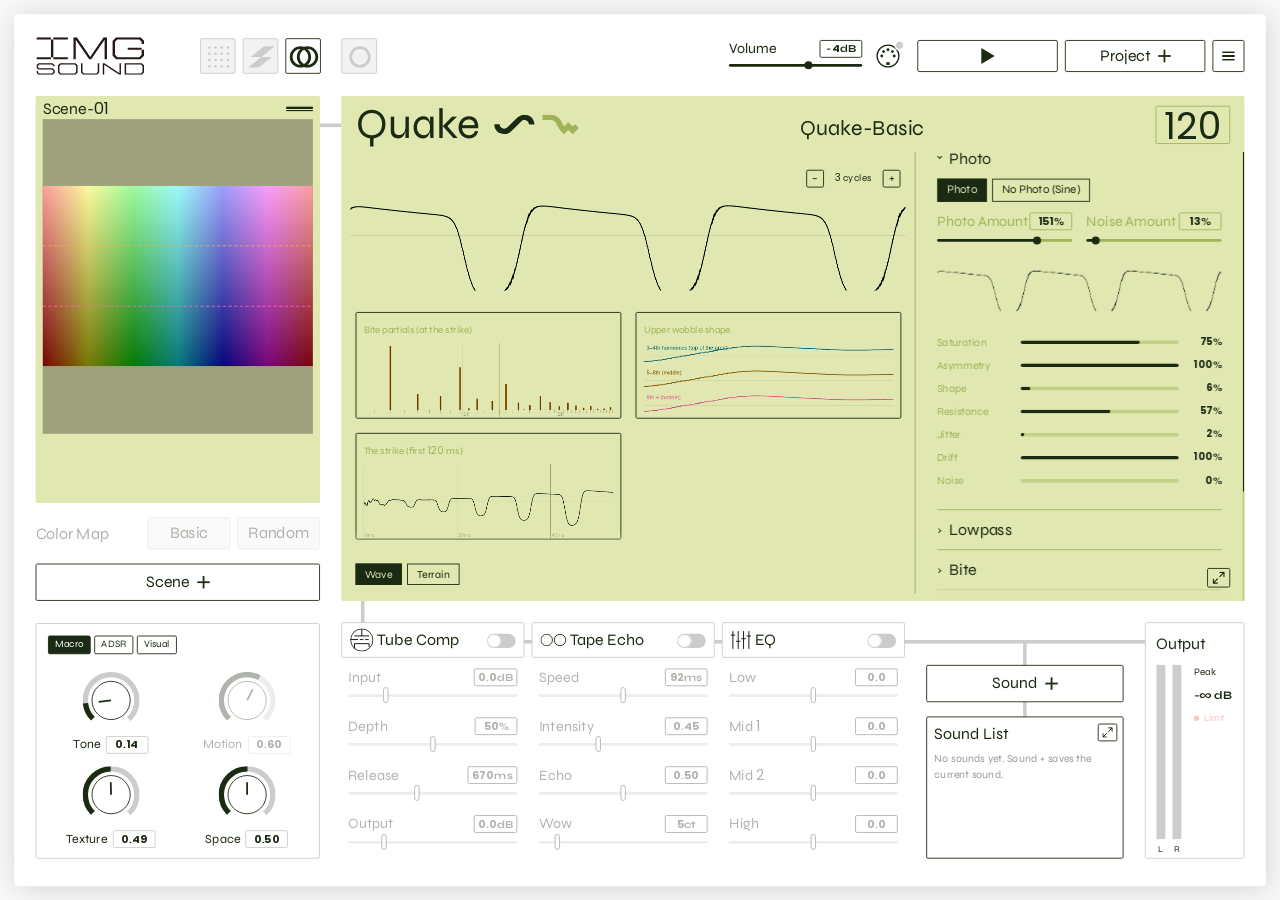
==== commit 6a58e03f: "Loading cover: the page's own (old) screen is no longer shown while the new one is built" ====
--- a/bass/index.html
+++ b/bass/index.html
@@ -7,7 +7,7 @@
 <link rel="stylesheet" href="../css/style.css?v=9">
 <link rel="stylesheet" href="../pixel/pixel.css?v=9">
 <link rel="stylesheet" href="bass.css?v=7">
-<link rel="stylesheet" href="../css/app.css?v=57">
+<link rel="stylesheet" href="../css/app.css?v=58">
 </head>
 <body data-ui-mode="Quake" data-ui-page="bass">
 <header class="hd">
--- a/css/app.css
+++ b/css/app.css
@@ -7,6 +7,7 @@
 
 :root { --dark: #1b2a13; --mid: #a0b357; --green: #e1e7b1; --green2: #e0e6b4; --gray: #cccccc; --orange: #ff9d00; }
 
+body:not(.ui-on) { visibility: hidden; } /* the page's own (old) screen is never shown while the new one is being built */
 body.ui-on { background: #e5e5e5; color: var(--dark); margin: 0; overflow-x: hidden; }
 body.ui-on > header.hd, body.ui-on > main.px { display: none; }
 body.ui-on.ui-show-old > main.px { display: grid; position: fixed; inset: 0; z-index: 100; overflow: auto; background: #141414; color: #e6e6e6; }
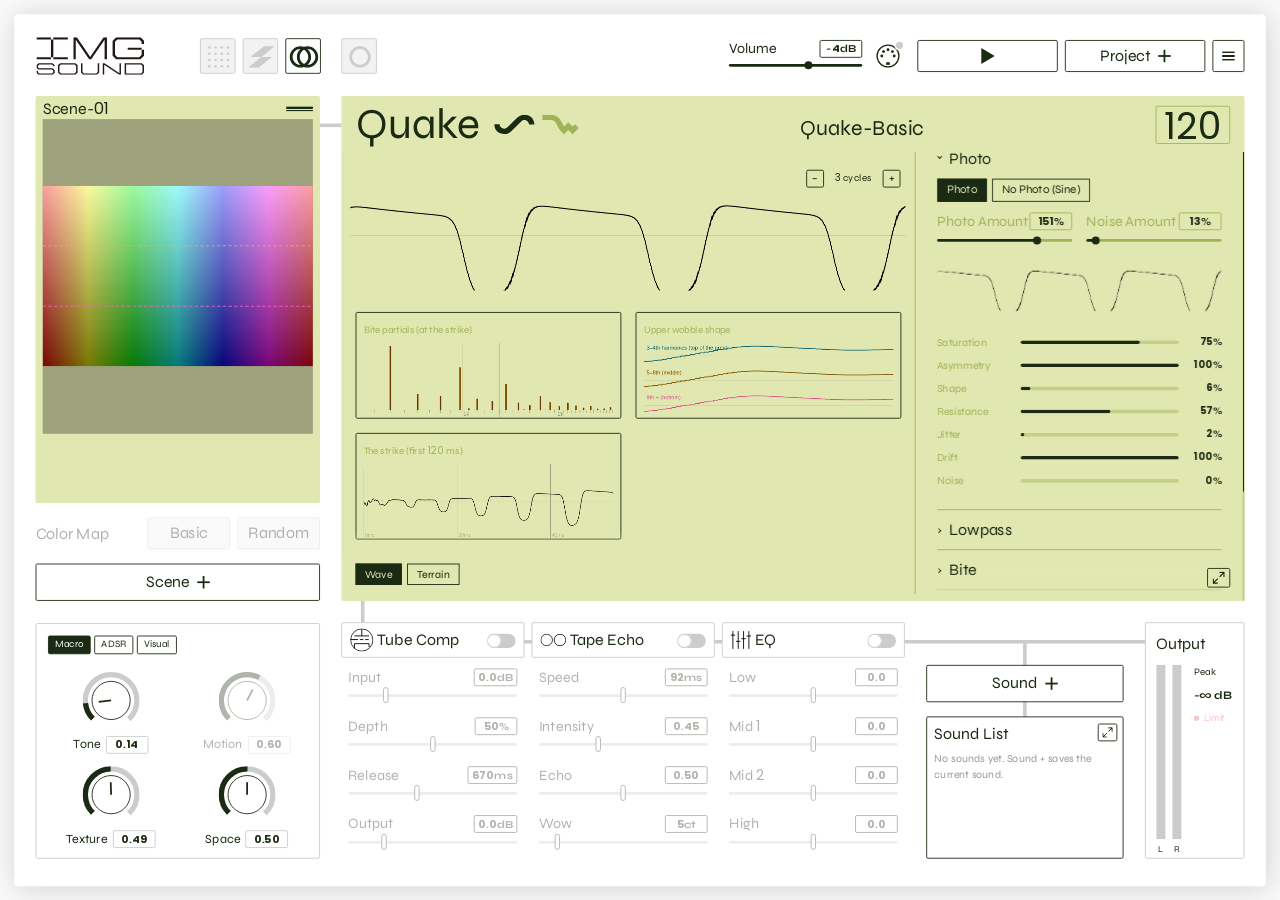
==== commit 35c45bc0: "Dub: export every pattern as WAV (one zip); Tape Echo stereo; review fixes" ====
--- a/bass/index.html
+++ b/bass/index.html
@@ -194,6 +194,6 @@
   </aside>
 </main>
 <script type="module" src="bass.js?v=61"></script>
-<script type="module" src="../js/shell.js?v=58"></script>
+<script type="module" src="../js/shell.js?v=59"></script>
 </body>
 </html>
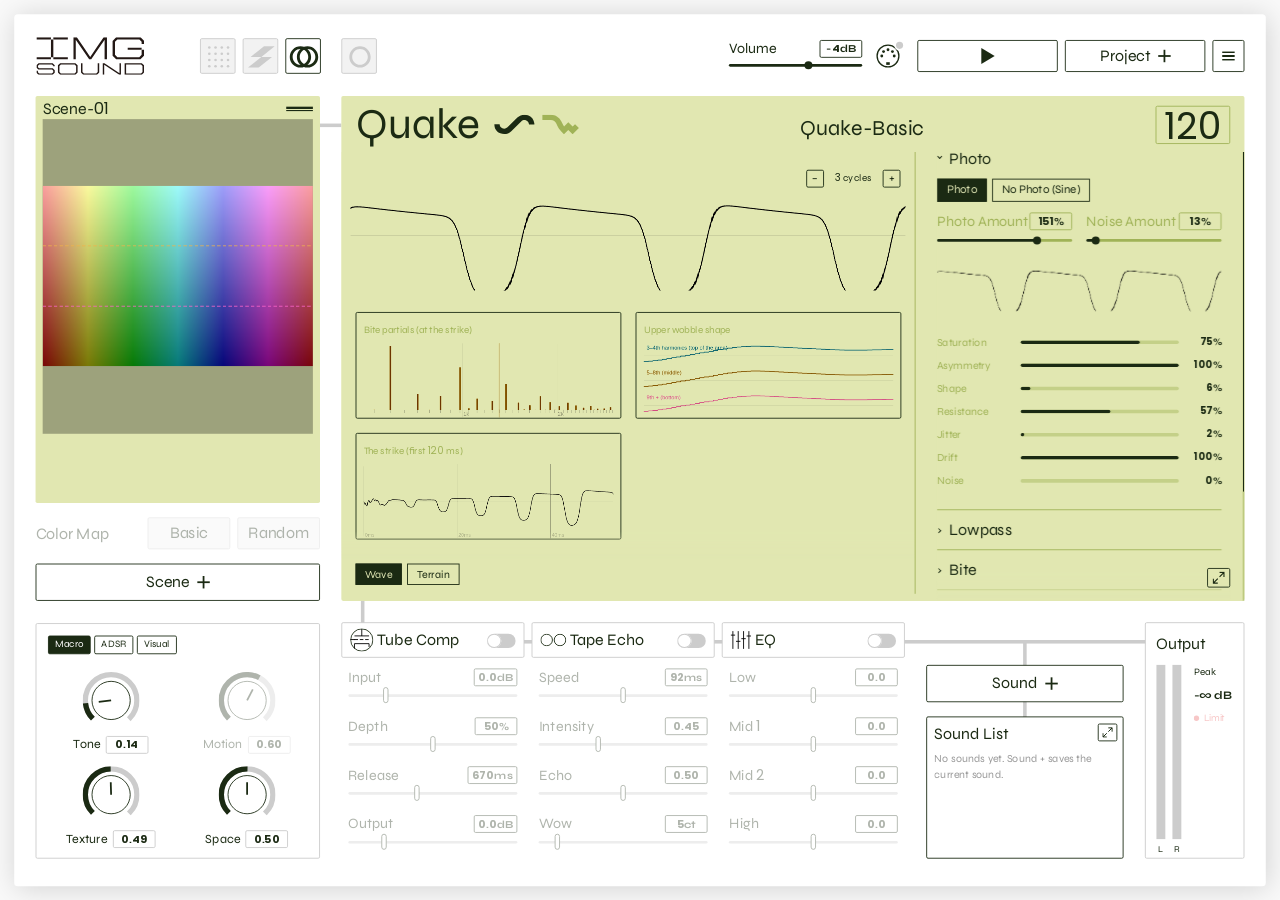
==== commit 5e82cc64: "Phone screen: photo, four knobs per mode, ADSR, Random, touch keyboard, Stereo view over the photo" ====
--- a/bass/index.html
+++ b/bass/index.html
@@ -193,7 +193,7 @@
     </div>
   </aside>
 </main>
-<script type="module" src="bass.js?v=61"></script>
-<script type="module" src="../js/shell.js?v=59"></script>
+<script type="module" src="bass.js?v=63"></script>
+<script type="module" src="../js/shell.js?v=60"></script>
 </body>
 </html>
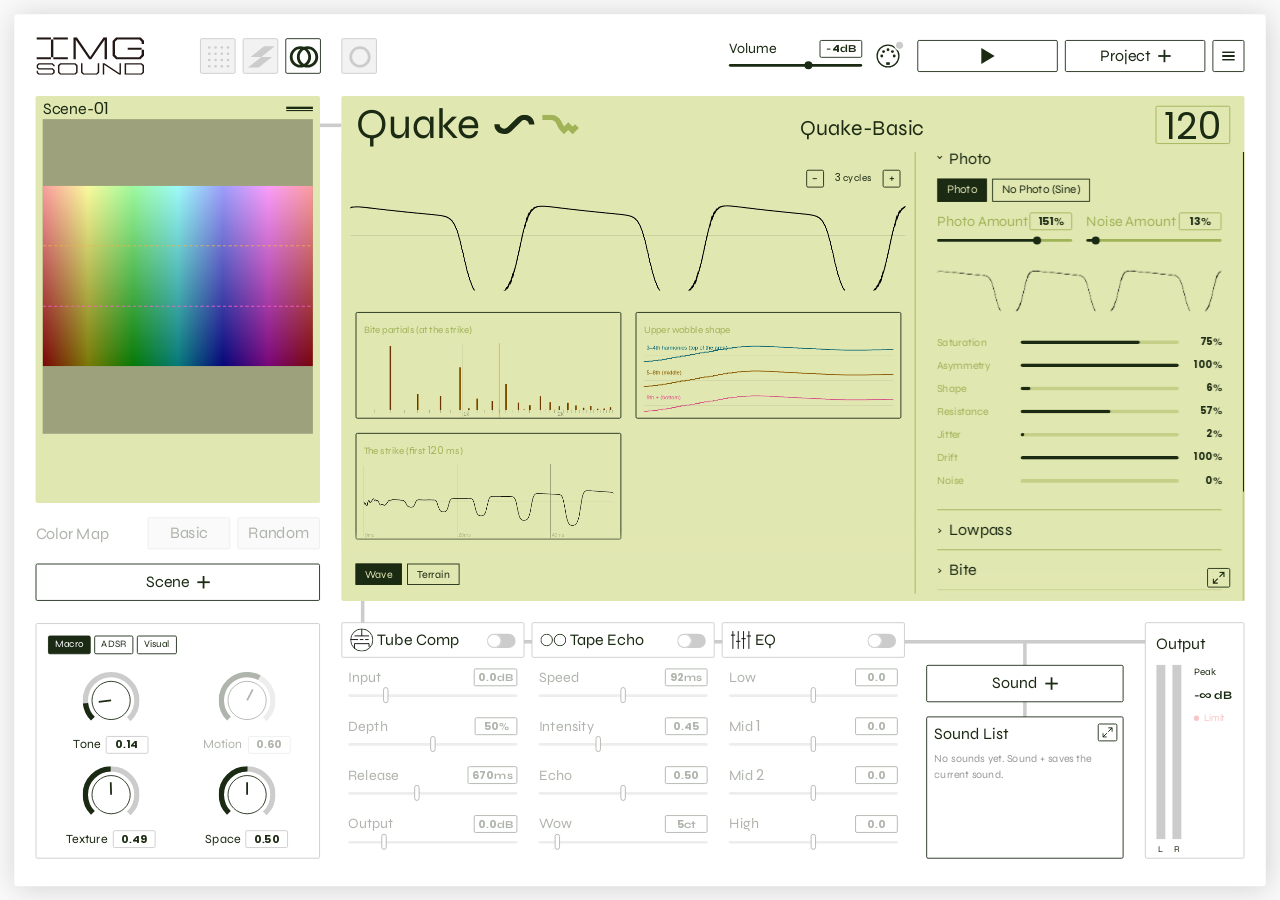
==== commit 7b16bd44: "Phone: Basic button; keys make no sound until the Basic sound is in place" ====
--- a/bass/index.html
+++ b/bass/index.html
@@ -194,6 +194,6 @@
   </aside>
 </main>
 <script type="module" src="bass.js?v=63"></script>
-<script type="module" src="../js/shell.js?v=60"></script>
+<script type="module" src="../js/shell.js?v=61"></script>
 </body>
 </html>
